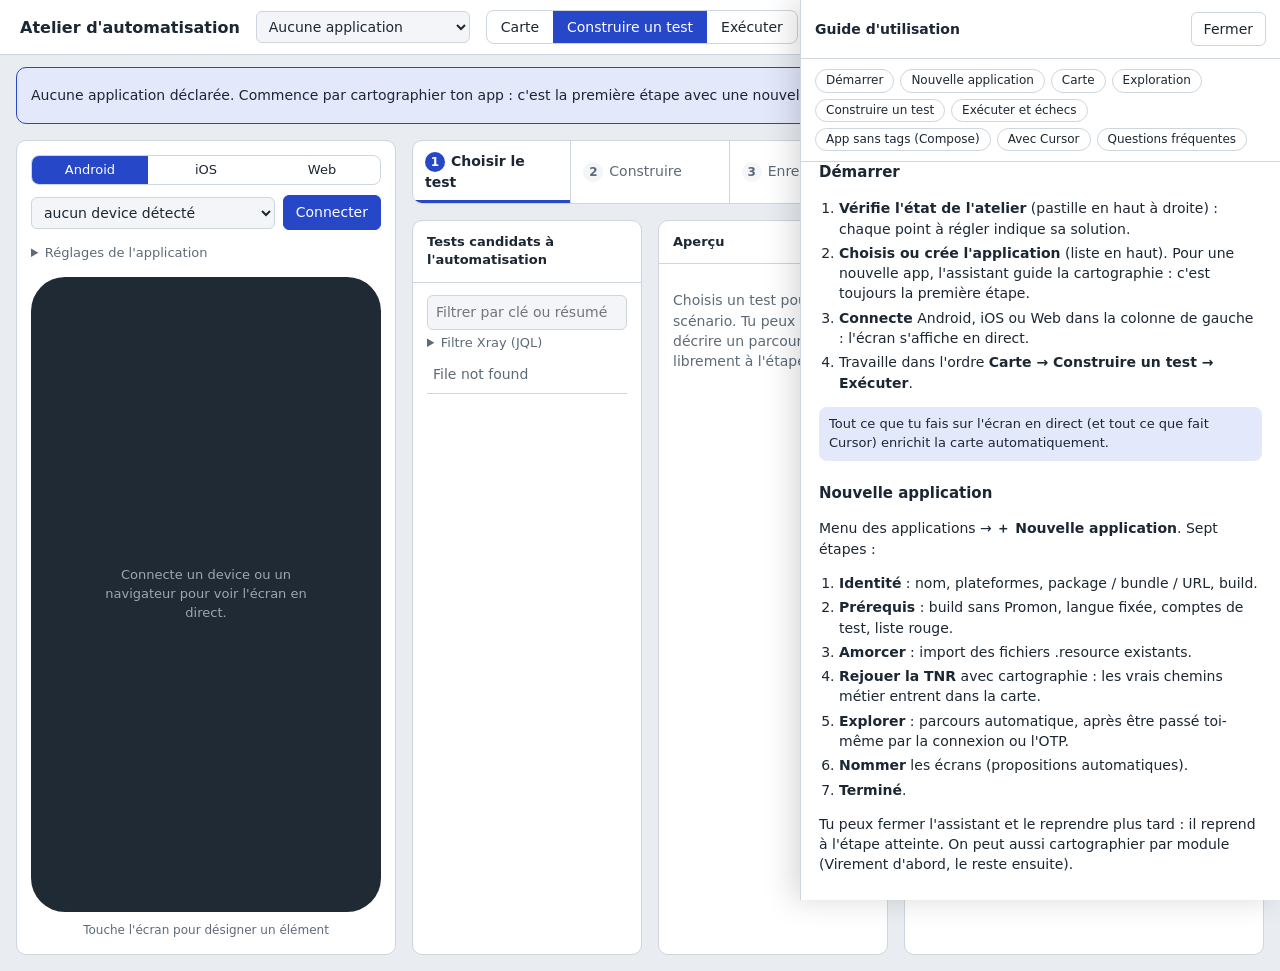
==== appium-robot-mcp/atelier/adapters/web/static/index.html @ 01171d06 "phase 1.1 : découpage en moteurs (paquet atelier/) - atelier/domain : projet de tests (chemin lu à l" ====
<!doctype html>
<html lang="fr">
<head>
<meta charset="utf-8">
<meta name="viewport" content="width=device-width, initial-scale=1">
<title>Atelier d'automatisation</title>
<style>
:root{
  --bg:#E9EDF1; --surface:#FFFFFF; --sunken:#F3F5F8; --ink:#1B2733; --muted:#5D6B78; --line:#CDD5DD;
  --accent:#2747C9; --accent-soft:#E3E8FB; --run:#B86E00; --run-soft:#FBEFD9;
  --pass:#1F7A4A; --pass-soft:#DDF1E5; --fail:#B42318; --fail-soft:#FBE3E0;
  --device:#202A35; --mono:ui-monospace,"SF Mono",Menlo,Consolas,monospace;
  --sans:system-ui,-apple-system,"Segoe UI",Roboto,sans-serif;
  color-scheme:light;
}
@media (prefers-color-scheme:dark){:root{
  --bg:#141A21; --surface:#1C242D; --sunken:#171E26; --ink:#E6EBF0; --muted:#93A1AE; --line:#2C3742;
  --accent:#7C96FF; --accent-soft:#232E52; --run:#F0A93A; --run-soft:#3A2C14;
  --pass:#5CC98C; --pass-soft:#163327; --fail:#FF7A6B; --fail-soft:#3D1D1A; --device:#0E1318;
  color-scheme:dark;
}}
*{box-sizing:border-box}
body{margin:0;background:var(--bg);color:var(--ink);font:14px/1.45 var(--sans)}
button,input,select,textarea{font:inherit;color:inherit}
:focus-visible{outline:2px solid var(--accent);outline-offset:2px}
[hidden]{display:none!important}
header{display:flex;align-items:center;gap:16px;padding:10px 20px;background:var(--surface);border-bottom:1px solid var(--line)}
header h1{font-size:16px;margin:0;font-weight:650}
.seg{display:flex;border:1px solid var(--line);border-radius:8px;overflow:hidden;flex:none}
.seg button{border:0;background:none;padding:6px 14px;cursor:pointer}
.seg button[aria-pressed=true]{background:var(--accent);color:#fff}
.seg.small button{padding:5px 10px;font-size:13px;flex:1}
#sante-btn{margin-left:auto;border:1px solid var(--line);background:var(--surface);border-radius:20px;padding:4px 12px;cursor:pointer;font-size:13px}
#sante-btn .dot{display:inline-block;width:8px;height:8px;border-radius:50%;margin-right:6px;background:var(--pass)}
#sante-btn.ko .dot{background:var(--fail)}
main{display:grid;grid-template-columns:380px minmax(0,1fr) 360px;grid-template-rows:minmax(0,1fr);gap:16px;padding:16px;height:calc(100vh - 53px)}
main.large-device{grid-template-columns:minmax(0,1.25fr) minmax(0,1fr) 340px}
main.mode-carte{grid-template-columns:290px minmax(0,1fr) 380px}
section,.panel{background:var(--surface);border:1px solid var(--line);border-radius:10px;display:flex;flex-direction:column;min-height:0}
.panel>h2,section>h2{font-size:13px;font-weight:650;margin:0;padding:12px 14px;border-bottom:1px solid var(--line);display:flex;align-items:center;gap:8px}
.scroll{overflow:auto;padding:12px 14px;flex:1;min-height:0}
label{display:block;font-size:12px;color:var(--muted);margin:8px 0 3px}
input,select,textarea{width:100%;padding:6px 8px;border:1px solid var(--line);border-radius:6px;background:var(--sunken)}
input[type=checkbox],input[type=radio]{width:auto;flex:none}
.row{display:flex;gap:8px;align-items:flex-end}.row>*{flex:1;min-width:0}
.btn{border:1px solid var(--line);background:var(--surface);border-radius:6px;padding:6px 12px;cursor:pointer;flex:none}
.btn.primary{background:var(--accent);border-color:var(--accent);color:#fff}
.btn.danger{color:var(--fail)}
.btn:disabled{opacity:.5;cursor:default}
.muted{color:var(--muted)} .small{font-size:12px}
details>summary{cursor:pointer;color:var(--muted);font-size:13px;padding:4px 0}
.tag{font-family:var(--sans);font-size:11px;padding:1px 7px;border-radius:10px;white-space:nowrap;display:inline-block}
.tag.ok,.tag.PASSED,.tag.PASS,.tag.valide,.tag.robuste{background:var(--pass-soft);color:var(--pass)}
.tag.EXECUTING,.tag.propose,.tag.correct{background:var(--run-soft);color:var(--run)}
.tag.corrige{background:var(--accent-soft);color:var(--accent)}
.tag.ko,.tag.FAILED,.tag.FAIL,.tag.refuse,.tag.fragile{background:var(--fail-soft);color:var(--fail)}
.tag.TODO,.tag.SKIP,.tag.neutre{background:var(--sunken);color:var(--muted)}
.chips{display:flex;flex-wrap:wrap;gap:6px;margin-top:8px}
.chip{border:1px solid var(--line);background:var(--surface);border-radius:14px;padding:2px 10px;font-size:12px;cursor:pointer}

/* --- device --- */
#device-col{padding:14px;gap:10px}
.connect{display:flex;gap:8px;align-items:center}
.connect select,.connect input{flex:1;min-width:0}
.phone{position:relative;flex:1 1 0;min-height:0;width:100%;background:var(--device);border-radius:34px}
.phone.web{border-radius:10px;padding-top:26px}
.phone.web::before{content:attr(data-url);position:absolute;top:5px;left:12px;right:12px;font-size:11px;color:#9AA7B4;
  white-space:nowrap;overflow:hidden;text-overflow:ellipsis}
.screen{position:absolute;inset:12px;display:flex;align-items:center;justify-content:center}
.phone.web .screen{top:30px;inset-inline:8px;bottom:8px;align-items:flex-start}
.screen img{display:block;max-width:100%;max-height:100%;border-radius:22px;cursor:crosshair}
.phone.web .screen img{border-radius:4px}
.screen .vide{color:#9AA7B4;font-size:13px;text-align:center;padding:30px 20px;max-width:260px}
.cible{position:absolute;border:2px solid var(--run);border-radius:6px;background:color-mix(in srgb,var(--run) 18%,transparent);
  transition:all .3s ease;opacity:0;pointer-events:none}
.cible.on{opacity:1}
.cible.choix{border-color:var(--accent);background:color-mix(in srgb,var(--accent) 16%,transparent)}
.cible span{position:absolute;top:-24px;left:-2px;background:var(--run);color:#fff;font-size:11px;padding:2px 6px;border-radius:4px;white-space:nowrap}
.cible.choix span{background:var(--accent)}
#live{font-size:12px;color:var(--muted);text-align:center}
#live.on::before{content:"";display:inline-block;width:8px;height:8px;border-radius:50%;background:var(--fail);margin-right:6px;animation:pulse 1.6s infinite}
@keyframes pulse{50%{opacity:.25}}
@media (prefers-reduced-motion:reduce){.cible{transition:none}#live.on::before{animation:none}}

/* --- centre --- */
.col{display:grid;gap:16px;min-height:0}
#construire{grid-template-rows:auto minmax(0,1fr)}
.stepper{display:flex;background:var(--surface);border:1px solid var(--line);border-radius:10px;overflow:hidden}
.stepper button{flex:1;border:0;background:none;padding:10px 12px;text-align:left;cursor:pointer;border-right:1px solid var(--line);color:var(--muted)}
.stepper button:last-child{border-right:0}
.stepper button b{display:inline-flex;width:20px;height:20px;border-radius:50%;align-items:center;justify-content:center;font-size:12px;
  margin-right:6px;background:var(--sunken);color:var(--muted)}
.stepper button[aria-current=step]{color:var(--ink);font-weight:600;box-shadow:inset 0 -3px 0 var(--accent)}
.stepper button[aria-current=step] b{background:var(--accent);color:#fff}
.stepper button.fait b{background:var(--pass-soft);color:var(--pass)}
.etape{display:grid;gap:16px;min-height:0}
#etape-2{grid-template-rows:minmax(0,1.2fr) minmax(0,1fr)}
.tests-liste{list-style:none;margin:0;padding:0}
.tests-liste li{padding:8px 6px;border-bottom:1px solid var(--line);cursor:pointer;display:grid;grid-template-columns:1fr auto;gap:2px 8px;align-items:start}
.tests-liste li span:first-of-type{grid-column:1/3;grid-row:2;color:var(--muted)}
.tests-liste li:hover{background:var(--sunken)}
.tests-liste li[aria-selected=true]{background:var(--accent-soft)}
pre.code{font:12px/1.5 var(--mono);background:var(--sunken);padding:10px;border-radius:6px;white-space:pre-wrap;margin:8px 0;max-height:220px;overflow:auto}
.gherkin{font-family:var(--mono);font-size:13px;margin:0;list-style:none;padding:0}
.gherkin li{display:grid;grid-template-columns:28px 1fr auto;gap:8px;padding:8px 6px;border-bottom:1px solid var(--line);align-items:start}
.gherkin .n{color:var(--muted);text-align:right}
.gherkin .meta{grid-column:2/4;font-family:var(--sans);font-size:12px;color:var(--muted)}
.gherkin li.propose{background:var(--run-soft)}
.gherkin li.corrige .txt{text-decoration:line-through;color:var(--muted)}
.attente{border:1px solid var(--run);border-radius:8px;padding:10px;margin:10px 0;background:var(--run-soft)}
.attente pre{max-height:240px;overflow:auto;background:var(--surface);padding:8px;border-radius:6px;font:12px var(--mono)}
.attente .row{margin-top:8px}
kbd{font:11px var(--mono);border:1px solid var(--line);border-bottom-width:2px;border-radius:4px;padding:0 4px;background:var(--surface)}
.consigne{display:flex;gap:8px;padding:10px 14px;border-top:1px solid var(--line)}
.consigne textarea{height:52px;resize:vertical}
.log{font-size:13px}
.log div{padding:4px 0;border-bottom:1px dashed var(--line)}
.log .src{font-size:11px;color:var(--muted);margin-right:6px}
.log .tech{display:none;font:11px var(--mono);color:var(--muted)}
.log.technique .tech{display:block}
.log .err{color:var(--fail)} .log .moi{font-weight:600}
table{width:100%;border-collapse:collapse;font-size:12px}
td,th{text-align:left;padding:5px 4px;border-bottom:1px solid var(--line);vertical-align:top}
th{color:var(--muted);font-weight:500}
td code{font-family:var(--mono);font-size:11px;word-break:break-all;color:var(--muted);display:block}
h3{font-size:13px;margin:14px 0 6px;display:flex;gap:6px;align-items:center;flex-wrap:wrap}
.carte{border:1px solid var(--accent);border-radius:8px;padding:10px;margin-bottom:12px;background:var(--accent-soft)}
.carte .loc{display:flex;gap:6px;align-items:center;font:12px var(--mono);padding:3px 0;word-break:break-all}
#ticker{font-family:var(--mono);font-size:12px;padding:8px 14px;border-top:1px solid var(--line);color:var(--run);min-height:34px}
#tests tr.FAIL{cursor:pointer}
#tests tr.choisi{background:var(--accent-soft)}
#tests td:last-child{white-space:nowrap;color:var(--muted)}
.capture{max-width:100%;border:1px solid var(--line);border-radius:6px;margin-top:6px}
.sante{position:fixed;top:56px;right:16px;width:420px;max-height:calc(100vh - 80px);overflow:auto;z-index:10;
  background:var(--surface);border:1px solid var(--line);border-radius:10px;box-shadow:0 8px 28px rgba(0,0,0,.18);padding:14px}
.sante li{list-style:none;padding:8px 0;border-bottom:1px solid var(--line)}
.sante ul{margin:0;padding:0}
/* --- carte --- */
#carte{grid-template-rows:minmax(0,1fr)}
.outils{display:flex;gap:8px;align-items:center;padding:8px 12px;border-bottom:1px solid var(--line);flex-wrap:wrap}
.outils select{width:auto}
.legende{display:flex;gap:10px;font-size:11px;color:var(--muted);margin-left:auto;flex-wrap:wrap}
.legende i{display:inline-block;width:10px;height:10px;border-radius:3px;margin-right:4px;vertical-align:-1px;border:1px solid var(--line)}
#carte-zone{flex:1;min-height:0;position:relative}
#carte-svg{position:absolute;inset:0;width:100%;height:100%;background:var(--sunken);border-radius:0 0 10px 10px;cursor:grab;touch-action:none}
#carte-svg.drag{cursor:grabbing}
#carte-vide{position:absolute;inset:0;display:flex;align-items:center;justify-content:center;text-align:center;padding:30px;color:var(--muted)}
.n{cursor:pointer}
.n rect.fond{fill:var(--surface);stroke:var(--line);stroke-width:1.5}
.n.couvert rect.fond{fill:var(--pass-soft);stroke:var(--pass)}
.n.revoir rect.fond{fill:var(--run-soft);stroke:var(--run)}
.n.anonyme rect.fond{stroke-dasharray:5 4}
.n.importe rect.fond{opacity:.6}
.n.sel rect.fond{stroke:var(--accent);stroke-width:3}
.n.ici rect.fond{stroke:var(--fail);stroke-width:3}
.n text{fill:var(--ink);font:600 12px var(--sans)}
.n text.s{fill:var(--muted);font:11px var(--sans)}
.n text.b{fill:var(--muted);font:10px var(--sans)}
.e{cursor:pointer}
.e path.l{fill:none;stroke:var(--muted);stroke-width:1.4}
.e path.h{fill:none;stroke:transparent;stroke-width:12}
.e.interdite path.l{stroke:var(--fail);stroke-dasharray:5 3}
.e.instable path.l{stroke-dasharray:2 3}
.e.retour{opacity:.45}
.e.sel path.l,.e.chemin path.l{stroke:var(--accent);stroke-width:2.6}
.e text{fill:var(--muted);font:10px var(--sans);paint-order:stroke;stroke:var(--sunken);stroke-width:3px}
.vignettes{display:flex;gap:6px;margin:6px 0}
.vignettes img{height:120px;border:1px solid var(--line);border-radius:6px}
.bloc{border-top:1px solid var(--line);padding-top:8px;margin-top:10px}
.bloc>summary{font-weight:600;color:var(--ink);font-size:13px}
.journal-explo{max-height:160px;overflow:auto;font-size:12px;font-family:var(--mono);color:var(--muted);margin-top:6px}
.aide{border:1px solid var(--line);background:var(--surface);border-radius:50%;width:20px;height:20px;font-size:12px;line-height:1;cursor:pointer;flex:none;color:var(--muted)}
/* --- assistant et guide --- */
dialog#wizard{width:min(760px,94vw);border:1px solid var(--line);border-radius:12px;padding:0;background:var(--surface);color:var(--ink)}
dialog#wizard::backdrop{background:rgba(0,0,0,.35)}
.wz-tete{display:flex;gap:4px;padding:12px 16px;border-bottom:1px solid var(--line);flex-wrap:wrap}
.wz-tete span{font-size:12px;padding:3px 8px;border-radius:12px;background:var(--sunken);color:var(--muted)}
.wz-tete span.on{background:var(--accent);color:#fff}
.wz-tete span.fait{background:var(--pass-soft);color:var(--pass)}
.wz-corps{padding:16px;max-height:62vh;overflow:auto}
.wz-pied{display:flex;gap:8px;padding:12px 16px;border-top:1px solid var(--line);justify-content:flex-end}
.check{display:flex;gap:8px;align-items:flex-start;margin:6px 0;color:var(--ink);font-size:13px}
aside#guide{position:fixed;top:0;right:0;width:min(480px,96vw);height:100vh;background:var(--surface);border-left:1px solid var(--line);
  box-shadow:-8px 0 28px rgba(0,0,0,.15);z-index:20;display:flex;flex-direction:column}
#guide nav{display:flex;flex-wrap:wrap;gap:6px;padding:10px 14px;border-bottom:1px solid var(--line)}
#guide nav button{border:1px solid var(--line);background:var(--surface);border-radius:14px;padding:2px 10px;font-size:12px;cursor:pointer}
#guide .contenu{overflow:auto;padding:14px 18px;flex:1;font-size:14px}
#guide h3{font-size:15px;margin:22px 0 6px}
#guide h3:first-child{margin-top:0}
#guide ol,#guide ul{padding-left:20px} #guide li{margin:4px 0}
#guide .astuce{background:var(--accent-soft);border-radius:8px;padding:8px 10px;font-size:13px;margin:8px 0}
.bandeau{background:var(--accent-soft);border:1px solid var(--accent);border-radius:10px;padding:10px 14px;margin:0 16px;display:flex;gap:10px;align-items:center}
@media (max-width:1100px){main,main.large-device{grid-template-columns:1fr;grid-template-rows:none;height:auto}.phone{height:600px;flex:none}}
</style>
</head>
<body>
<header>
  <h1>Atelier d'automatisation</h1>
  <select id="app-select" aria-label="Application" style="width:auto;max-width:220px"></select>
  <div class="seg" role="group" aria-label="Mode">
    <button id="m-carte" aria-pressed="false">Carte</button>
    <button id="m-construire" aria-pressed="true">Construire un test</button>
    <button id="m-executer" aria-pressed="false">Exécuter</button>
  </div>
  <button id="sante-btn" aria-expanded="false"><span class="dot"></span><span id="sante-resume">Vérification…</span></button>
  <button class="btn" id="guide-btn">Guide</button>
</header>
<div class="sante" id="sante" hidden>
  <div class="row" style="align-items:center"><b>État de l'atelier</b><button class="btn" id="sante-rafraichir" style="flex:none">Revérifier</button></div>
  <ul id="sante-liste"></ul>
  <p class="small muted">Les éléments marqués optionnels ne bloquent que les fonctions qui en dépendent.</p>
</div>

<div class="bandeau" id="bandeau-app" hidden style="margin-top:12px">
  <span>Aucune application déclarée. Commence par cartographier ton app : c'est la première étape avec une nouvelle app.</span>
  <button class="btn primary" id="b-wizard-bandeau">Nouvelle application</button>
</div>
<main id="main">
  <!-- ============ DEVICE / NAVIGATEUR ============ -->
  <section id="device-col">
    <div class="seg small" role="group" aria-label="Plateforme" id="plateformes">
      <button data-p="android" aria-pressed="true">Android</button>
      <button data-p="ios" aria-pressed="false">iOS</button>
      <button data-p="web" aria-pressed="false">Web</button>
    </div>
    <div class="connect">
      <select id="device" aria-label="Device"></select>
      <input id="url" placeholder="https://recette.exemple.ma" aria-label="URL de départ" hidden>
      <button class="btn primary" id="b-connecter">Connecter</button>
    </div>
    <details id="reglages">
      <summary>Réglages de l'application</summary>
      <div id="reg-android"><div class="row">
        <div><label for="pkg">Package</label><input id="pkg" placeholder="ma.banque.mobile"></div>
        <div><label for="act">Activité</label><input id="act" placeholder=".MainActivity"></div></div></div>
      <div id="reg-ios" hidden><label for="bundle">Bundle ID</label><input id="bundle"></div>
      <div id="reg-web" hidden><div class="row">
        <div><label for="browser">Navigateur</label><select id="browser"><option>chromium</option><option>firefox</option><option>webkit</option></select></div>
        <div><label style="display:flex;gap:6px;align-items:center;margin-bottom:8px"><input type="checkbox" id="visible"> Fenêtre visible</label></div></div></div>
      <p class="small muted">Mémorisés pour les prochaines connexions.</p>
    </details>
    <div class="phone" id="phone">
      <div class="screen" id="screen">
        <img id="frame" alt="Écran en direct : touche un élément pour le sélectionner" hidden>
        <div class="vide" id="vide">Connecte un device ou un navigateur pour voir l'écran en direct.</div>
        <div class="cible" id="cible"><span></span></div>
        <div class="cible choix" id="choix"><span></span></div>
      </div>
    </div>
    <div id="live">Touche l'écran pour désigner un élément</div>
  </section>

  <!-- ============ CONSTRUIRE ============ -->
  <div class="col" id="construire">
    <nav class="stepper" aria-label="Étapes">
      <button data-e="1" aria-current="step"><b>1</b>Choisir le test</button>
      <button data-e="2"><b>2</b>Construire</button>
      <button data-e="3"><b>3</b>Enregistrer</button>
    </nav>

    <div class="etape" id="etape-1" style="grid-template-columns:minmax(0,1fr) minmax(0,1fr)">
      <div class="panel">
        <h2>Tests candidats à l'automatisation</h2>
        <div class="scroll">
          <input id="t-filtre" placeholder="Filtrer par clé ou résumé">
          <details><summary>Filtre Xray (JQL)</summary>
            <textarea id="t-jql" style="height:60px"></textarea>
            <button class="btn" id="t-jql-ok" style="margin-top:6px">Appliquer et mémoriser</button></details>
          <ul class="tests-liste" id="t-liste"><li class="muted">Chargement des tests…</li></ul>
        </div>
      </div>
      <div class="panel">
        <h2 id="t-titre">Aperçu</h2>
        <div class="scroll" id="t-apercu"><p class="muted">Choisis un test pour voir son scénario. Tu peux aussi décrire un parcours librement à l'étape 2.</p></div>
      </div>
    </div>

    <div class="etape" id="etape-2" hidden>
      <div class="panel">
        <h2>Scénario en construction <span class="small muted" id="raccourcis" hidden>— <kbd>Entrée</kbd> valider · <kbd>C</kbd> corriger</span></h2>
        <div class="scroll">
          <ol class="gherkin" id="steps"></ol>
          <div id="attente"></div>
          <p id="steps-vide" class="muted">Les steps proposés par Cursor ou par l'agent intégré apparaissent ici. Tu valides ou tu corriges chacun avant le suivant.</p>
        </div>
      </div>
      <div class="panel">
        <h2>Activité <label class="small" style="margin:0 0 0 auto;display:flex;gap:4px;align-items:center;font-weight:400"><input type="checkbox" id="technique"> détail technique</label></h2>
        <div class="scroll log" id="log"></div>
        <div class="consigne" id="zone-agent">
          <textarea id="instruction" placeholder="Consigne pour l'agent intégré (optionnel)"></textarea>
          <div style="display:flex;flex-direction:column;gap:6px">
            <button class="btn primary" id="b-envoyer">Envoyer</button>
            <button class="btn" id="b-stop">Arrêter</button>
          </div>
        </div>
      </div>
    </div>

    <div class="etape" id="etape-3" hidden style="grid-template-columns:minmax(0,1fr) minmax(0,1fr)">
      <div class="panel">
        <h2>Ce qui a été produit</h2>
        <div class="scroll">
          <p id="r-resume" class="muted"></p>
          <h3>Fichiers</h3><ul id="r-fichiers" class="small"></ul>
          <div class="row" style="margin-top:10px">
            <button class="btn" id="b-dryrun">Lancer un dry run</button>
            <button class="btn" id="b-nouveau">Nouveau test</button>
          </div>
        </div>
      </div>
      <div class="panel">
        <h2>Sous-tâches Jira</h2>
        <div class="scroll">
          <div class="row"><div><label for="j-ticket">Ticket du test</label><input id="j-ticket" placeholder="TAM-1909"></div>
            <button class="btn" id="j-charger">Afficher</button></div>
          <div id="j-liste" class="small" style="margin-top:8px"></div>
        </div>
      </div>
    </div>
  </div>

  <!-- ============ CARTE ============ -->
  <div class="col" id="carte" hidden>
    <section>
      <div class="outils">
        <b style="font-size:13px">Carte de l'application</b>
        <button class="btn" id="c-ici">Où suis-je ?</button>
        <button class="btn" id="c-ajuster">Ajuster</button>
        <select id="c-plat" aria-label="Plateforme affichée"><option value="tous">Toutes plateformes</option><option value="android">Android</option><option value="ios">iOS</option><option value="web">Web</option></select>
        <label style="margin:0;display:flex;gap:4px;align-items:center;color:var(--ink)"><input type="checkbox" id="c-retours"> retours</label>
        <button class="aide" data-g="carte" title="Aide sur la carte">?</button>
        <div class="legende"><span><i style="background:var(--pass-soft);border-color:var(--pass)"></i>testé</span>
          <span><i style="background:var(--run-soft);border-color:var(--run)"></i>changé au dernier build</span>
          <span><i style="border-style:dashed"></i>à nommer</span><span style="color:var(--fail)">- - action interdite</span></div>
      </div>
      <div id="carte-zone">
        <svg id="carte-svg" role="img" aria-label="Graphe des écrans et transitions"></svg>
        <div id="carte-vide" hidden></div>
      </div>
    </section>
  </div>

  <!-- ============ EXÉCUTER ============ -->
  <div class="col" id="executer" hidden style="grid-template-rows:auto minmax(0,1fr)">
    <section>
      <h2>Lancer un run
        <select id="r-prereglage" style="margin-left:auto;width:auto;font-weight:400" aria-label="Préréglage"><option value="">Préréglage…</option></select></h2>
      <div class="scroll" style="flex:none">
        <div class="row">
          <div style="flex:2"><label for="r-suite">Suite ou dossier</label><select id="r-suite"></select></div>
          <div><label for="r-plat">Plateforme</label><select id="r-plat"><option value="android">Android</option><option value="ios">iOS</option><option value="web">Web</option></select></div>
          <div><label for="r-ticket">Ticket Xray</label><input id="r-ticket" placeholder="Plan, exécution, US ou projet"></div>
        </div>
        <div id="r-ticket-info" class="small muted" style="margin-top:4px"></div>
        <details id="r-avance"><summary>Options avancées</summary>
          <div class="row">
            <div><label for="r-include">Tags inclus</label><input id="r-include" placeholder="smoke"></div>
            <div><label for="r-exclude">Tags exclus</label><input id="r-exclude" placeholder="consomme_donnee"></div>
          </div>
          <div class="row">
            <div><label for="r-tstart">Statut Jira au début</label><input id="r-tstart" list="statuts"></div>
            <div><label for="r-tend">À la fin</label><input id="r-tend" list="statuts"></div>
            <div><label for="r-tfail">À la fin si échec</label><input id="r-tfail" list="statuts" placeholder="optionnel"></div>
          </div>
          <datalist id="statuts"></datalist>
          <div class="row">
            <div style="flex:none;width:160px"><label for="r-env">Données</label><select id="r-env"><option value="">aucune</option></select></div>
            <div><label>Jeux (détectés dans la suite)</label><div id="r-jeux" class="small"></div></div>
          </div>
          <label style="display:flex;gap:6px;align-items:center"><input type="checkbox" id="r-dry"> Dry run (vérifie la syntaxe sans exécuter)</label>
          <label style="display:flex;gap:6px;align-items:center"><input type="checkbox" id="r-carto"> Cartographier pendant le run (enrichit la carte avec les écrans traversés)</label>
          <div class="row" style="margin-top:10px">
            <input id="r-nom-prereglage" placeholder="Nom du préréglage (ex. Smoke Android)">
            <button class="btn" id="b-prereglage">Enregistrer ces réglages</button>
          </div>
        </details>
        <div id="r-jdd-info" class="small" style="margin-top:4px"></div>
        <div class="row" style="margin-top:10px;align-items:center;justify-content:flex-end">
          <button class="btn" id="b-relancer" hidden>Relancer les échecs</button>
          <button class="btn primary" id="b-run">Lancer le run</button>
        </div>
      </div>
    </section>
    <section>
      <h2 id="run-titre">Run en direct</h2>
      <div class="scroll"><table><thead><tr><th>Test</th><th>Clé Xray</th><th>Statut</th><th>Début · fin</th></tr></thead>
        <tbody id="tests"></tbody></table>
        <p class="muted small" id="tests-vide">Les tests du run s'affichent ici en direct. Clique sur un test en échec pour voir le détail.</p></div>
      <div id="ticker"></div>
    </section>
  </div>

  <!-- ============ DROITE ============ -->
  <section>
    <h2 id="droite-titre">Locators relevés</h2>
    <div class="scroll" id="droite-construire">
      <div id="selection"></div>
      <div id="completer"></div>
      <div id="locs"></div>
    </div>
    <div class="scroll" id="droite-carte" hidden>
      <div id="c-detail"><p class="muted small">Clique sur un écran ou une flèche pour voir et modifier son détail.</p></div>
      <details class="bloc" id="c-bloc-noms" open><summary>Écrans à nommer <span id="c-nb-noms" class="tag neutre">0</span></summary><div id="c-noms" class="small"></div></details>
      <details class="bloc"><summary>Explorer automatiquement</summary>
        <p class="small muted">Part de l'écran affiché. Ne saisit jamais de texte et ne touche aucune action de la liste rouge.</p>
        <div class="row"><div><label for="x-max">Écrans max</label><input id="x-max" type="number" value="25"></div>
          <div><label for="x-prof">Profondeur</label><input id="x-prof" type="number" value="3"></div>
          <div><label for="x-duree">Durée max (min)</label><input id="x-duree" type="number" value="15"></div></div>
        <label for="x-rouge">Liste rouge (un motif par ligne, sans accent requis)</label><textarea id="x-rouge" style="height:110px;font:12px var(--mono)"></textarea>
        <div class="row" style="margin-top:6px"><button class="btn" id="x-rouge-ok">Enregistrer la liste</button><span></span>
          <button class="btn" id="x-stop">Arrêter</button><button class="btn primary" id="x-go">Explorer</button></div>
        <div class="journal-explo" id="x-journal"></div></details>
      <details class="bloc"><summary>Identifiants de test manquants</summary>
        <p class="small muted">Éléments repérés par texte ou position (Compose sans testTag, SwiftUI sans identifier, web sans data-testid), classés par nombre de tests concernés.</p>
        <button class="btn" id="t-analyser">Analyser la carte</button>
        <div id="t-resultat" class="small"></div></details>
      <details class="bloc"><summary>Amorcer et mettre à jour</summary>
        <label for="i-pattern">Importer les locators existants</label>
        <div class="row"><input id="i-pattern" value="**/*.resource"><button class="btn" id="i-go">Importer</button></div>
        <label for="i-build">Build testé (les écrans revisités sont comparés)</label>
        <div class="row"><input id="i-build" placeholder="4.12.0 (1342)"><button class="btn" id="i-build-ok">Enregistrer</button></div>
        <div id="i-res" class="small" style="margin-top:6px"></div></details>
    </div>
    <div class="scroll" id="droite-executer" hidden>
      <div id="bilan"></div><div id="detail"></div>
      <h3>Journal Xray</h3><div class="log" id="journal"><p class="muted small">Les événements Xray et Jira du run s'affichent ici.</p></div>
    </div>
  </section>
</main>

<dialog id="wizard" aria-labelledby="wz-titre">
  <div class="wz-tete" id="wz-tete"></div>
  <div class="wz-corps" id="wz-corps"></div>
  <div class="wz-pied"><button class="btn" id="wz-fermer">Fermer</button><span style="flex:1"></span>
    <button class="btn" id="wz-prec">Précédent</button><button class="btn primary" id="wz-suiv">Suivant</button></div>
</dialog>
<aside id="guide" hidden aria-label="Guide d'utilisation">
  <div class="row" style="padding:12px 14px;border-bottom:1px solid var(--line);align-items:center"><b>Guide d'utilisation</b><span></span>
    <button class="btn" id="guide-fermer" style="flex:none">Fermer</button></div>
  <nav id="guide-nav"></nav>
  <div class="contenu" id="guide-contenu"></div>
</aside>

<script>
const $ = s => document.querySelector(s), $$ = s => [...document.querySelectorAll(s)];
const esc = v => String(v ?? "").replace(/[&<>"]/g, c => ({"&":"&amp;","<":"&lt;",">":"&gt;",'"':"&quot;"}[c]));
const api = async (url, opt = {}) => {
  const r = await fetch(url, {headers: {"Content-Type": "application/json"}, ...opt, body: opt.body ? JSON.stringify(opt.body) : undefined});
  const d = await r.json().catch(() => ({}));
  if (!r.ok) throw new Error(d.detail || r.statusText);
  return d;
};
const S = {mode: "construire", etape: 1, plat: "android", steps: [], devices: {}, cfg: {}, locs: {}, tests: {}, journal: [],
  testChoisi: null, attente: null, session: null, jiraUrl: "", agentIntegre: false, produits: [], execution: null, echecs: 0};
const PLAT = {android: "Android", ios: "iOS", web: "Web"};

/* ================= santé ================= */
async function sante(rafraichir = false) {
  const items = await api("/api/sante" + (rafraichir ? "?rafraichir=true" : "")).catch(() => []);
  const ko = items.filter(i => !i.ok), bloquants = ko.filter(i => !i.optionnel);
  $("#sante-btn").classList.toggle("ko", bloquants.length > 0);
  $("#sante-resume").textContent = bloquants.length ? `${bloquants.length} point${bloquants.length > 1 ? "s" : ""} à régler` : "Atelier prêt";
  $("#sante-liste").innerHTML = items.map(i => `<li><span class="tag ${i.ok ? "ok" : i.optionnel ? "neutre" : "ko"}">${i.ok ? "OK" : i.optionnel ? "optionnel" : "à régler"}</span>
    <b>${esc(i.nom)}</b> <span class="small muted">${esc(i.detail)}</span>${i.solution ? `<div class="small">${esc(i.solution)}</div>` : ""}</li>`).join("");
  if (bloquants.length && !rafraichir && !sessionStorage.santeVue) { $("#sante").hidden = false; sessionStorage.santeVue = 1; }
}
$("#sante-btn").onclick = () => { $("#sante").hidden = !$("#sante").hidden; $("#sante-btn").setAttribute("aria-expanded", !$("#sante").hidden); };
$("#sante-rafraichir").onclick = () => sante(true);

/* ================= modes ================= */
function setMode(m) {
  S.mode = m;
  ["carte", "construire", "executer"].forEach(x => { $("#m-" + x).setAttribute("aria-pressed", m === x); $("#" + x).hidden = m !== x; $("#droite-" + x).hidden = m !== x; });
  $("#droite-titre").textContent = {carte: "Détail et actions", construire: "Locators relevés", executer: "Résultats"}[m];
  $("#main").classList.toggle("mode-carte", m === "carte");
  if (m === "carte") { C.vb = null; chargerCarte(); }
  if (m === "executer") { loadRunForm(); $("#choix").classList.remove("on"); }
  largeur();
}
const largeur = () => $("#main").classList.toggle("large-device", S.plat === "web" && S.mode === "construire");
$("#m-construire").onclick = () => setMode("construire");
$("#m-carte").onclick = () => setMode("carte");
$("#m-executer").onclick = () => setMode("executer");
function setEtape(n) {
  S.etape = n;
  $$(".stepper button").forEach(b => { b.setAttribute("aria-current", +b.dataset.e === n ? "step" : "false");
    b.classList.toggle("fait", +b.dataset.e < n); });
  [1, 2, 3].forEach(i => $("#etape-" + i).hidden = i !== n);
  if (n === 3) renderProduits();
}
$$(".stepper button").forEach(b => b.onclick = () => setEtape(+b.dataset.e));

/* ================= device / navigateur ================= */
function setPlat(p) {
  S.plat = p;
  $$("#plateformes button").forEach(b => b.setAttribute("aria-pressed", b.dataset.p === p));
  $("#device").hidden = p === "web"; $("#url").hidden = p !== "web";
  ["android", "ios", "web"].forEach(x => $("#reg-" + x).hidden = x !== p);
  largeur();
  $("#phone").classList.toggle("web", p === "web");
  const a = S.cfg.apps?.[p] || {};
  if (p === "android") { $("#pkg").value = a.app_package || ""; $("#act").value = a.app_activity || ""; }
  if (p === "ios") $("#bundle").value = a.bundle_id || "";
  if (p === "web") { $("#url").value = a.url || ""; $("#browser").value = a.browser || "chromium"; $("#visible").checked = a.headless === false; }
  fillDevices();
}
$$("#plateformes button").forEach(b => b.onclick = () => setPlat(b.dataset.p));
function fillDevices() {
  const d = S.devices, p = S.plat;
  const list = p === "android" ? (d.android || []).map(x => [x.udid, `${x.udid} ${x.details || ""}`])
    : p === "ios" ? [...(d.ios_simulateurs || []).map(x => [x.udid, `${x.nom} (${x.runtime})`]), ...(d.ios_physiques || []).map(u => [u, `iPhone ${u.slice(0, 8)}…`])] : [];
  $("#device").innerHTML = list.length ? list.map(([v, t]) => `<option value="${esc(v)}">${esc(t)}</option>`).join("") : `<option value="">aucun device détecté</option>`;
  if (p !== "web" && list.length && !S.session) api("/api/flux", {method: "POST", body: {platform: p, udid: list[0][0]}});
}
function valeursApp() {
  const p = S.plat;
  return p === "android" ? {app_package: $("#pkg").value, app_activity: $("#act").value}
    : p === "ios" ? {bundle_id: $("#bundle").value}
    : {url: $("#url").value, browser: $("#browser").value, headless: !$("#visible").checked};
}
$("#b-connecter").onclick = async () => {
  const b = $("#b-connecter");
  if (S.session) { await api("/api/session", {method: "DELETE"}); return; }
  b.disabled = true; b.textContent = "Connexion…";
  try {
    const r = await api("/api/connecter", {method: "POST", body: {platform: S.plat, udid: $("#device").value, valeurs: valeursApp()}});
    if (r.besoin) { $("#url").focus(); log("Indique l'URL de départ, puis Connecter.", "err", "Atelier"); }
    S.cfg = await api("/api/config");
  } catch (e) { log(esc(e.message), "err", "Atelier"); }
  finally { b.disabled = false; majSession(); }
};
function majSession() {
  $("#b-connecter").textContent = S.session ? "Déconnecter" : "Connecter";
  $("#b-connecter").classList.toggle("primary", !S.session);
}
function frameLoop() {
  const img = new Image();
  img.onload = () => { $("#frame").src = img.src; $("#frame").hidden = false; $("#vide").hidden = true; $("#live").className = "on"; setTimeout(frameLoop, 300); };
  img.onerror = () => { $("#live").className = ""; setTimeout(frameLoop, 1500); };
  img.src = "/api/frame.png?t=" + Date.now();
}
function placer(el, zone, label) {
  const img = $("#frame"); if (img.hidden || !zone) return;
  const W = img.clientWidth, H = img.clientHeight, X = img.offsetLeft, Y = img.offsetTop;
  Object.assign(el.style, {left: X + zone.x * W + "px", top: Y + zone.y * H + "px", width: zone.w * W + "px", height: zone.h * H + "px"});
  el.querySelector("span").textContent = label; el.classList.add("on");
}
function surligner(ev) { const c = $("#cible"); placer(c, ev, ev.label); clearTimeout(c._t); c._t = setTimeout(() => c.classList.remove("on"), 2500); }

/* --- toucher l'écran pour désigner --- */
$("#frame").onclick = async e => {
  if (!S.session) { log("Connecte d'abord une session pour désigner un élément.", "err", "Atelier"); return; }
  const img = e.currentTarget, x = e.offsetX / img.clientWidth, y = e.offsetY / img.clientHeight;
  try {
    const el = await api("/api/ecran/point", {method: "POST", body: {x, y}});
    placer($("#choix"), el.zone, el.key); afficherSelection(el);
  } catch (err) { $("#choix").classList.remove("on"); $("#selection").innerHTML = `<div class="carte small">${esc(err.message)}</div>`; }
};
function qualite(loc) {
  if (/^(id=|accessibility_id=|data-testid=)/.test(loc)) return "robuste";
  if (/^(xpath=|css=body|text=)/.test(loc)) return "fragile";
  return "correct";
}
function afficherSelection(el) {
  const ecrans = Object.keys(S.locs);
  $("#selection").innerHTML = `<div class="carte"><b>${esc(el.libelle || el.classe || "Élément")}</b> <span class="small muted">${esc(el.type)}</span>
    ${el.locators.map((l, i) => `<label class="loc"><input type="radio" name="loc" value="${esc(l)}" ${i ? "" : "checked"}><span class="tag ${qualite(l)}">${qualite(l)}</span>${esc(l)}</label>`).join("")}
    <div class="row"><div><label for="sel-cle">Clé</label><input id="sel-cle" value="${esc(el.key)}"></div>
      <div><label for="sel-ecran">Écran</label><input id="sel-ecran" list="ecrans" value="${esc(ecrans[ecrans.length - 1] || "")}" placeholder="virement_saisie"></div></div>
    <datalist id="ecrans">${ecrans.map(n => `<option>${esc(n)}</option>`).join("")}</datalist>
    <div class="chips"><button class="chip" id="sel-tap">Toucher</button><button class="chip" id="sel-saisir">Saisir…</button>
      <button class="chip" id="sel-ajouter">Ajouter aux locators</button>${S.attente ? `<button class="chip" id="sel-corr">Utiliser dans la correction</button>` : ""}
      <button class="chip" id="sel-fermer">Fermer</button></div></div>`;
  const loc = () => $("input[name=loc]:checked").value;
  $("#sel-tap").onclick = () => api("/api/action", {method: "POST", body: {nom: "tap", args: {locator: loc()}}}).catch(e => log(esc(e.message), "err", "Vous"));
  $("#sel-saisir").onclick = () => { const t = prompt("Texte à saisir"); if (t !== null) api("/api/action", {method: "POST", body: {nom: "type_text", args: {locator: loc(), text: t}}}).catch(e => log(esc(e.message), "err", "Vous")); };
  $("#sel-ajouter").onclick = async () => {
    if (!$("#sel-ecran").value.trim()) { $("#sel-ecran").focus(); return; }
    await api("/api/locators/ajouter", {method: "POST", body: {ecran: $("#sel-ecran").value.trim(), cle: $("#sel-cle").value.trim(), locator: loc()}}).catch(e => log(esc(e.message), "err", "Vous"));
  };
  if ($("#sel-corr")) $("#sel-corr").onclick = () => { const c = $("#corr"); if (c) { c.value = `Utiliser ${$("#sel-cle").value} (${loc()})`; c.focus(); } };
  $("#sel-fermer").onclick = () => { $("#selection").innerHTML = ""; $("#choix").classList.remove("on"); };
}

/* ================= étape 1 : choisir le test ================= */
async function loadTests() {
  $("#t-jql").value = S.cfg.jql_candidats || "";
  try { S.listeTests = await api("/api/xray/tests"); }
  catch (e) { S.listeTests = []; $("#t-liste").innerHTML = `<li class="muted">${esc(e.message)}</li>`; return; }
  renderTests();
}
function renderTests() {
  const f = $("#t-filtre").value.toLowerCase();
  const l = (S.listeTests || []).filter(t => !f || (t.cle + " " + t.resume).toLowerCase().includes(f));
  $("#t-liste").innerHTML = l.map(t => `<li data-k="${esc(t.cle)}" aria-selected="${S.testChoisi?.cle === t.cle}"><b>${esc(t.cle)}</b><span>${esc(t.resume)}</span><span class="tag neutre">${esc(t.statut || t.type || "")}</span></li>`).join("")
    || `<li class="muted">Aucun test pour ce filtre. Ajuste le filtre Xray (JQL).</li>`;
  $$("#t-liste li[data-k]").forEach(li => li.onclick = () => choisirTest(li.dataset.k));
}
$("#t-filtre").oninput = renderTests;
$("#t-jql-ok").onclick = async () => { S.cfg = await api("/api/config", {method: "POST", body: {jql_candidats: $("#t-jql").value}}); loadTests(); };
async function choisirTest(cle) {
  $("#t-titre").textContent = cle; $("#t-apercu").innerHTML = `<p class="muted">Lecture du test dans Xray…</p>`;
  let t; try { t = await api("/api/xray/test/" + cle); } catch (e) { $("#t-apercu").innerHTML = `<p>${esc(e.message)}</p>`; return; }
  S.testChoisi = t; renderTests();
  const scen = t.gherkin || (t.etapes || []).map((s, i) => `${i + 1}. ${s.action}${s.data ? " — " + s.data : ""}${s.result ? " → " + s.result : ""}`).join("\n") || t.generique || "Aucune étape décrite.";
  const envs = (await api("/api/jdd").catch(() => ({environnements: []}))).environnements;
  $("#t-apercu").innerHTML = `<b>${esc(t.resume)}</b><pre class="code">${esc(scen)}</pre>
    <div class="row"><div><label for="c-plat">Plateforme</label><select id="c-plat">${Object.entries(PLAT).map(([k, v]) => `<option value="${k}" ${k === S.plat ? "selected" : ""}>${v}</option>`).join("")}</select></div>
      <div><label for="c-env">Données</label><select id="c-env"><option value="">aucune</option>${envs.map(e => `<option>${esc(e)}</option>`).join("")}</select></div></div>
    <label for="c-jeu">Jeu de données</label><select id="c-jeu"><option value="">—</option></select>
    <div class="row" style="margin-top:12px">${S.agentIntegre ? `<button class="btn primary" id="c-agent">Démarrer avec l'agent intégré</button>` : ""}
      <button class="btn ${S.agentIntegre ? "" : "primary"}" id="c-cursor">Copier la consigne pour Cursor</button></div>
    <p class="small muted" id="c-info">Connecte d'abord la plateforme choisie (colonne de gauche).</p>`;
  if (envs.length === 1) { $("#c-env").value = envs[0]; chargerJeux(); }
  $("#c-env").onchange = chargerJeux;
  if ($("#c-agent")) $("#c-agent").onclick = async () => { await api("/api/agent", {method: "POST", body: {instruction: consigne()}}).catch(e => alert(e.message)); setEtape(2); };
  $("#c-cursor").onclick = async () => { await navigator.clipboard.writeText(consigne()); $("#c-info").textContent = "Consigne copiée : colle-la dans le chat de Cursor. Les steps arriveront à l'étape 2."; setEtape(2); };
  $("#j-ticket").value = cle;
}
async function chargerJeux() {
  const env = $("#c-env").value; if (!env) { $("#c-jeu").innerHTML = `<option value="">—</option>`; return; }
  const d = await api("/api/jdd/" + env).catch(() => ({jeux: []}));
  $("#c-jeu").innerHTML = `<option value="">à choisir par l'agent</option>` + d.jeux.map(j => `<option title="${esc(j.description)}">${esc(j.jeu)}</option>`).join("");
}
function consigne() {
  const t = S.testChoisi, p = PLAT[$("#c-plat").value], env = $("#c-env").value, jeu = $("#c-jeu").value;
  return `Automatise ${t.cle} (« ${t.resume} ») en ${p}${jeu ? ` avec le jeu ${jeu} (${env})` : env ? ` avec un jeu de données de l'environnement ${env}` : ""}. `
    + `Lis le scénario dans Xray (xray_get_test), déroule-le pas à pas sur ${p === "Web" ? "le navigateur" : "le device"}, `
    + `propose chaque step pour validation, capture les locators écran par écran, réutilise les keywords génériques du projet, `
    + `puis écris la suite et lance un dry run.`;
}

/* ================= étape 2 : construire ================= */
function renderSteps() {
  $("#steps-vide").hidden = S.steps.length > 0;
  $("#steps").innerHTML = S.steps.map(s => {
    const cls = {"validé": "valide", "corrigé": "corrige", "refusé": "refuse", "proposé": "propose"}[s.statut] || "";
    return `<li class="${cls}"><span class="n">${s.n}</span><span class="txt">${esc(s.gherkin)}</span>
      <span class="tag ${cls}">${esc(s.statut)}${s.source === "cursor" ? " · Cursor" : ""}</span>
      <span class="meta">${s.keyword ? "Keyword : " + esc(s.keyword) : ""}${(s.locators || []).length ? " · Locators : " + esc(s.locators.join(", ")) : ""}
      ${s.correction ? `<br>Correction : ${esc(s.correction)}` : ""}${s.commentaire ? `<br>${esc(s.commentaire)}` : ""}</span></li>`;
  }).join("");
}
const repondre = (decision, texte = "") => S.attente && api("/api/agent/reponse", {method: "POST", body: {id: S.attente.id, decision, texte}});
function renderAttente(a) {
  S.attente = a; $("#raccourcis").hidden = !(a && a.nature === "step");
  const box = $("#attente");
  if (!a) { box.innerHTML = ""; return; }
  if (S.mode === "construire" && S.etape === 1) setEtape(2);
  if (a.nature === "step") {
    const s = a.step, i = S.steps.findIndex(x => x.n === s.n); i < 0 ? S.steps.push(s) : S.steps[i] = s; renderSteps();
    box.innerHTML = `<div class="attente"><b>Step ${s.n} proposé</b> — regarde l'écran, puis valide ou corrige.
      <input id="corr" placeholder="Ta correction (ou touche un élément sur l'écran)">
      <div class="chips">${["Utiliser un autre keyword", "Utiliser un autre locator", "Reformuler le step", "Découper en deux steps"].map(c => `<button class="chip" data-c="${c}">${c}</button>`).join("")}</div>
      <div class="row"><button class="btn primary" id="ok">Valider</button><button class="btn" id="ko">Corriger</button></div></div>`;
    $$("#attente .chip").forEach(c => c.onclick = () => { $("#corr").value = (c.dataset.c + ". " + $("#corr").value).trim(); $("#corr").focus(); });
  } else {
    box.innerHTML = `<div class="attente"><b>Écriture de ${esc(a.chemin)}</b> — relis le contenu avant de l'ajouter au projet.
      <pre>${esc(a.contenu)}</pre><input id="corr" placeholder="Motif si tu refuses">
      <div class="row"><button class="btn primary" id="ok">Écrire le fichier</button><button class="btn" id="ko">Refuser</button></div></div>`;
  }
  $("#ok").onclick = () => repondre("valider");
  $("#ko").onclick = () => repondre(a.nature === "step" ? "corriger" : "refuser", $("#corr").value);
  box.scrollIntoView({block: "nearest"});
}
document.addEventListener("keydown", e => {
  if (!S.attente || S.attente.nature !== "step" || S.mode !== "construire") return;
  const typing = /INPUT|TEXTAREA|SELECT/.test(document.activeElement.tagName);
  if (e.key === "Enter" && !typing) { e.preventDefault(); repondre("valider"); }
  else if (e.key === "Enter" && document.activeElement.id === "corr" && $("#corr").value.trim()) { e.preventDefault(); repondre("corriger", $("#corr").value); }
  else if ((e.key === "c" || e.key === "C") && !typing) { e.preventDefault(); $("#corr").focus(); }
});
$("#b-envoyer").onclick = async () => {
  const t = $("#instruction").value.trim(); if (!t) return;
  try { await api("/api/agent", {method: "POST", body: {instruction: t}}); $("#instruction").value = ""; } catch (e) { log(esc(e.message), "err", "Atelier"); }
};
$("#b-stop").onclick = () => api("/api/agent/stop", {method: "POST"});
$("#technique").onchange = e => $("#log").classList.toggle("technique", e.target.checked);

/* --- activité en phrases --- */
function cleDe(loc) {
  for (const e of Object.values(S.locs)) for (const p of ["android", "ios", "web"]) for (const [k, v] of Object.entries(e[p] || {})) if (v === loc) return k;
  return loc && loc.length > 40 ? loc.slice(0, 40) + "…" : loc;
}
function phrase(nom, a = {}) {
  const c = `« ${esc(cleDe(a.locator))} »`;
  return ({tap: `touche ${c}`, type_text: `saisit « ${esc(a.text)} » dans ${c}`, swipe: `fait défiler (${esc(a.direction)})`,
    press_back: "revient en arrière", open_url: `ouvre ${esc(a.url)}`, wait_for: `attend ${c}`, check_locator: `vérifie ${c}`,
    capture_screen_locators: `capture les locators de l'écran « ${esc(a.ecran || a.screen_name)} »`, generate_locators_resource: `génère ${esc(a.fichier || a.screen_name)}`,
    add_screen_locator: `ajoute ${esc(a.cle || a.key)} à l'écran « ${esc(a.ecran || a.screen_name)} »`, write_project_file: `écrit ${esc(a.path)}`,
    read_project_file: `lit ${esc(a.path)}`, list_project_files: "parcourt le projet", xray_get_test: `lit le test ${esc(a.test_key)} dans Xray`,
    check_jdd: `vérifie les données ${esc((a.jeux || []).join(", "))}`, list_jdd: "consulte les jeux de données", get_jdd: `consulte le jeu ${esc(a.jeu)}`,
    find_test_data: "cherche des données en base", run_robot: `lance ${esc(a.target)}${a.dry_run ? " en dry run" : ""}`,
    get_screen_elements: "analyse l'écran", screenshot: "regarde l'écran", element_at: "identifie un élément"})[nom] || esc(nom);
}
function log(html, cls = "", src = "", tech = "") {
  const d = document.createElement("div"); d.className = cls;
  d.innerHTML = (src ? `<span class="src">${esc(src)}</span>` : "") + html + (tech ? `<span class="tech">${esc(tech)}</span>` : "");
  $("#log").append(d); $("#log").scrollTop = 1e9;
}

/* ================= locators ================= */
async function loadLocators() {
  S.locs = await api("/api/locators").catch(() => ({}));
  const noms = Object.keys(S.locs);
  const manque = {android: 0, ios: 0};
  $("#locs").innerHTML = noms.length ? noms.map(n => {
    const e = S.locs[n], mobile = Object.keys(e.android).length || Object.keys(e.ios).length;
    const plats = mobile ? ["android", "ios"] : ["web"];
    const keys = [...new Set(plats.flatMap(p => Object.keys(e[p])))];
    const prog = plats.map(p => { const k = Object.keys(e[p]).length; if (mobile) manque[p] += keys.length - k;
      return `<span class="tag ${k === keys.length ? "ok" : "correct"}">${PLAT[p]} ${k}/${keys.length}</span>`; }).join(" ");
    return `<h3>${esc(n)} ${prog}</h3><table><tr><th>Clé</th>${plats.map(p => `<th>${PLAT[p]}</th>`).join("")}</tr>${keys.map(k =>
      `<tr><td>${esc(k)}</td>${plats.map(p => e[p][k] ? `<td><span class="tag ${qualite(e[p][k])}">${qualite(e[p][k])}</span><code>${esc(e[p][k])}</code></td>`
        : `<td><span class="tag fragile">à relever</span></td>`).join("")}</tr>`).join("")}</table>`;
  }).join("") : `<p class="muted">Les locators capturés écran par écran apparaissent ici, avec leur robustesse. Touche l'écran pour en ajouter un toi-même.</p>`;
  $("#completer").innerHTML = ["ios", "android"].filter(p => manque[p] > 0).map(p =>
    `<div class="carte small">${manque[p]} locator${manque[p] > 1 ? "s" : ""} à relever sur ${PLAT[p]}.
      <div class="chips">${S.agentIntegre ? `<button class="chip" data-p="${p}" data-l="1">Compléter avec l'agent</button>` : ""}
      <button class="chip" data-p="${p}">Copier la consigne pour Cursor</button></div></div>`).join("");
  $$("#completer .chip").forEach(c => c.onclick = async () => {
    if (S.plat !== c.dataset.p || !S.session) { alert(`Connecte d'abord une session ${PLAT[c.dataset.p]} (colonne de gauche).`); setPlat(c.dataset.p); return; }
    const r = await api("/api/completer", {method: "POST", body: {platform: c.dataset.p, lancer: !!c.dataset.l}});
    if (!c.dataset.l) { await navigator.clipboard.writeText(r.consigne); c.textContent = "Consigne copiée"; }
    setEtape(2);
  });
}

/* ================= étape 3 ================= */
function renderProduits() {
  const v = S.steps.filter(s => s.statut === "validé").length, c = S.steps.filter(s => s.statut === "corrigé").length;
  $("#r-resume").textContent = S.steps.length ? `${S.steps.length} steps : ${v} validés tels quels, ${c} corrigés.` : "Aucun step pour l'instant.";
  $("#r-fichiers").innerHTML = S.produits.map(f => `<li><code>${esc(f)}</code></li>`).join("") || `<li class="muted">Aucun fichier écrit pour l'instant.</li>`;
}
$("#b-dryrun").onclick = async () => {
  const suite = S.produits.find(f => f.endsWith(".robot"));
  if (!suite) { alert("Aucune suite .robot produite : lance le dry run depuis l'onglet Exécuter."); return; }
  const target = S.projet && suite.startsWith(S.projet) ? suite.slice(S.projet.length + 1) : suite;
  await api("/api/run", {method: "POST", body: {target, dry_run: true, variables: {PLATFORM: S.plat}}}).catch(e => alert(e.message));
};
$("#b-nouveau").onclick = async () => { await api("/api/agent/reset", {method: "POST"}); S.testChoisi = null; setEtape(1); };
$("#j-charger").onclick = async () => {
  const k = $("#j-ticket").value.trim(); if (!k) return;
  $("#j-liste").textContent = "Chargement…";
  try {
    const d = await api("/api/jira/sous-taches/" + encodeURIComponent(k));
    const plats = ["android", "ios", "web"], p = S.plat;
    const pre = t => { const r = (t.resume || "").toLowerCase(); return r.includes(p) || !plats.some(x => r.includes(x)); };
    const fin = S.cfg.statut_sous_tache_fini;
    $("#j-liste").innerHTML = d.sous_taches.length ? d.sous_taches.map(t => `<label style="display:flex;gap:6px;color:var(--ink);margin:4px 0">
        <input type="checkbox" value="${esc(t.cle)}" ${pre(t) ? "checked" : ""}> ${esc(t.cle)} — ${esc(t.resume)} <span class="tag neutre">${esc(t.statut)}</span></label>`).join("")
      + `<div class="row" style="margin-top:8px"><div><label for="j-statut">Nouveau statut</label><select id="j-statut">${d.statuts.map(s => `<option ${s === fin ? "selected" : ""}>${esc(s)}</option>`).join("")}</select></div>
         <button class="btn primary" id="j-maj">Mettre à jour Jira</button></div><div id="j-res"></div>`
      : "Ce ticket n'a pas de sous-tâches.";
    if ($("#j-maj")) $("#j-maj").onclick = async () => {
      const cles = $$("#j-liste input:checked").map(i => i.value);
      const r = await api("/api/jira/transition", {method: "POST", body: {cles, statut: $("#j-statut").value}});
      $("#j-res").innerHTML = r.map(x => `<div>${esc(x.cle)} : ${x.ok ? `<span class="tag ok">${esc(x.statut)}</span>` : `<span class="tag ko">${esc(x.erreur)}</span>`}</div>`).join("");
    };
  } catch (e) { $("#j-liste").textContent = e.message; }
};

/* ================= exécuter ================= */
let runFormCharge = false;
async function loadRunForm() {
  if (runFormCharge) return; runFormCharge = true;
  const files = await api("/api/projet/fichiers?pattern=" + encodeURIComponent("**/*.robot")).catch(() => []);
  const dirs = [...new Set(files.map(f => f.split("/").slice(0, -1).join("/")).filter(Boolean))];
  $("#r-suite").innerHTML = [...dirs.map(d => `<option value="${esc(d)}">${esc(d)}/ (dossier)</option>`), ...files.map(f => `<option>${esc(f)}</option>`)].join("");
  const envs = (await api("/api/jdd").catch(() => ({environnements: []}))).environnements;
  $("#r-env").innerHTML = `<option value="">aucune</option>` + envs.map(e => `<option>${esc(e)}</option>`).join("");
  if (envs.length === 1) $("#r-env").value = envs[0];
  $("#r-plat").value = S.plat; renderPrereglages(); detecterJeux();
}
function renderPrereglages() {
  const p = S.cfg.prereglages || {};
  $("#r-prereglage").innerHTML = `<option value="">Préréglage…</option>` + Object.keys(p).map(n => `<option>${esc(n)}</option>`).join("");
}
const champs = ["r-suite", "r-plat", "r-ticket", "r-include", "r-exclude", "r-tstart", "r-tend", "r-tfail", "r-env"];
$("#r-prereglage").onchange = async () => {
  const v = (S.cfg.prereglages || {})[$("#r-prereglage").value]; if (!v) return;
  champs.forEach(id => { if (v[id] !== undefined) $("#" + id).value = v[id]; });
  $("#r-dry").checked = !!v["r-dry"]; await detecterJeux(); (v.jeux || []).forEach(j => { const c = $(`#r-jeux input[value="${j}"]`); if (c) c.checked = true; });
};
$("#b-prereglage").onclick = async () => {
  const nom = $("#r-nom-prereglage").value.trim(); if (!nom) { $("#r-nom-prereglage").focus(); return; }
  const valeurs = Object.fromEntries(champs.map(id => [id, $("#" + id).value])); valeurs["r-dry"] = $("#r-dry").checked; valeurs.jeux = jeux();
  S.cfg = await api("/api/config", {method: "POST", body: {prereglage: {nom, valeurs}}}); renderPrereglages(); $("#r-prereglage").value = nom; $("#r-nom-prereglage").value = "";
};
async function detecterJeux() {
  const env = $("#r-env").value, target = $("#r-suite").value; $("#r-jeux").innerHTML = ""; if (!env || !target) return;
  const all = await api("/api/jdd/" + env).catch(() => ({jeux: []}));
  const det = await api(`/api/jdd/detecter?target=${encodeURIComponent(target)}&env=${encodeURIComponent(env)}`).catch(() => ({detectes: [], inconnus: []}));
  $("#r-jeux").innerHTML = all.jeux.map(j => `<label style="display:inline-flex;gap:4px;margin:0 12px 0 0;color:var(--ink)"><input type="checkbox" value="${esc(j.jeu)}" ${det.detectes.includes(j.jeu) ? "checked" : ""} title="${esc(j.description)}">${esc(j.jeu)}</label>`).join("")
    + (det.inconnus.length ? `<div class="small" style="color:var(--fail)">Référencés mais absents de ${esc(env)} : ${esc(det.inconnus.join(", "))}</div>` : "");
}
$("#r-env").onchange = detecterJeux; $("#r-suite").onchange = detecterJeux;
const jeux = () => $$("#r-jeux input:checked").map(i => i.value);
const split = v => v.split(",").map(s => s.trim()).filter(Boolean);
$("#r-ticket").onchange = async () => {
  const t = $("#r-ticket").value.trim(); $("#r-ticket-info").textContent = ""; if (!t) return;
  try { const d = await api("/api/xray/inspect", {method: "POST", body: {ticket: t}});
    $("#r-ticket-info").textContent = `${d.key}${d.resume ? " « " + d.resume + " »" : ""} : ${d.effet_du_run}`;
    $("#statuts").innerHTML = (d.statuts || []).map(s => `<option value="${esc(s)}">`).join(""); }
  catch (e) { $("#r-ticket-info").textContent = e.message; }
};
function paramsRun() {
  const p = $("#r-plat").value;
  return {target: $("#r-suite").value, include_tags: split($("#r-include").value), exclude_tags: split($("#r-exclude").value),
    variables: p === "web" ? {PLATFORM: "web"} : {PLATFORM: p, DEVICE: S.plat === p ? $("#device").value : ""},
    dry_run: $("#r-dry").checked, xray_ticket: $("#r-ticket").value.trim(), jira_transition_start: $("#r-tstart").value,
    jira_transition_end: $("#r-tend").value, jira_transition_end_if_fail: $("#r-tfail").value, jdd_env: $("#r-env").value, jdd_jeux: jeux(),
    cartographie: $("#r-carto").checked};
}
$("#b-run").onclick = async () => {
  const p = paramsRun();
  if (p.jdd_jeux.length) {
    const d = await api("/api/jdd/verifier", {method: "POST", body: {env: p.jdd_env, jeux: p.jdd_jeux}}).catch(e => ({pret: false, bloques: [{jeu: "", message: e.message}]}));
    $("#r-jdd-info").innerHTML = d.pret ? `<span class="tag ok">données prêtes</span>` : d.bloques.map(b => `<div><span class="tag ko">bloqué données</span> ${esc(b.jeu)} : ${esc(b.message)}</div>`).join("");
    if (!d.pret) return;
  }
  api("/api/run", {method: "POST", body: p}).catch(e => alert(e.message));
};
$("#b-relancer").onclick = async () => {
  const d = await api("/api/run/dernier"); if (!d.params) return;
  api("/api/run", {method: "POST", body: {...d.params, relancer_echecs: true, xray_ticket: S.execution || d.params.xray_ticket || ""}}).catch(e => alert(e.message));
};
const heure = iso => iso ? iso.slice(11, 19) : "";
function testRow(id) {
  let tr = document.getElementById("t-" + id);
  if (!tr) { tr = document.createElement("tr"); tr.id = "t-" + id; tr.innerHTML = "<td></td><td></td><td></td><td></td>"; $("#tests").append(tr);
    tr.onclick = () => { if (S.tests[id]?.statut === "FAIL") { $$("#tests tr").forEach(r => r.classList.remove("choisi")); tr.classList.add("choisi"); detailEchec(S.tests[id]); } }; }
  $("#tests-vide").hidden = true;
  return tr;
}
function detailEchec(t) {
  const lien = S.jiraUrl && (t.execution || t.cle_xray) ? `${S.jiraUrl}/browse/${t.execution || t.cle_xray}` : "";
  $("#detail").innerHTML = `<div class="carte"><b>${esc(t.nom)}</b> <span class="tag FAILED">échec</span>
    ${t.keyword_en_echec ? `<div class="small" style="margin-top:6px">Keyword en échec : <code>${esc(t.keyword_en_echec)}</code></div>` : ""}
    <pre class="code">${esc(t.message || "")}</pre>
    ${(t.captures || []).map(c => `<img class="capture" alt="Capture au moment de l'échec" src="/api/resultats/fichier?chemin=${encodeURIComponent(c)}">`).join("")}
    ${lien ? `<p class="small"><a href="${esc(lien)}" target="_blank" rel="noopener">Ouvrir ${esc(t.execution || t.cle_xray)} dans Jira</a></p>` : ""}
    ${t.run_id ? `<label for="q-com">Qualifier l'échec dans Xray</label><input id="q-com" placeholder="Commentaire (optionnel)">
      <div class="chips">${["Bug", "Données", "Locator", "Environnement"].map(q => `<button class="chip" data-q="${q}">${q}</button>`).join("")}</div><div id="q-res" class="small"></div>` : ""}</div>`;
  $$("#detail .chip").forEach(c => c.onclick = async () => {
    try { await api("/api/qualifier", {method: "POST", body: {run_id: t.run_id, qualification: c.dataset.q, commentaire: $("#q-com").value, message: t.message}});
      $("#q-res").innerHTML = `<span class="tag ok">Qualifié « ${esc(c.dataset.q)} » dans Xray</span>`; }
    catch (e) { $("#q-res").textContent = e.message; }
  });
}
function renderJournal() {
  $("#journal").innerHTML = S.journal.map(j => `<div class="${j.niveau === "erreur" ? "err" : ""}">${esc(heure(j.heure) || j.heure)} ${esc(j.message)}</div>`).join("")
    || `<p class="muted small">Les événements Xray et Jira du run s'affichent ici.</p>`;
}
function renderBilan(b) {
  if (!b) { $("#bilan").innerHTML = ""; return; }
  const r = b.resultat;
  $("#bilan").innerHTML = `<div class="carte">${b.statut === "bloqué données" ? `<span class="tag ko">bloqué données</span> ${esc((b.jdd?.bloques || []).map(x => x.message).join(" ; "))}`
    : r ? `<b>${r.passes} passés · ${r.echecs} en échec</b>${r.skips ? ` · ${r.skips} ignorés` : ""}` : esc(b.erreur || "Run terminé")}
    ${b.xray?.execution ? `<div class="small">Exécution Xray ${esc(b.xray.execution)}${b.xray.plan ? " · plan " + esc(b.xray.plan) : ""}</div>` : ""}</div>`;
  S.echecs = r ? r.echecs : 0;
  $("#b-relancer").hidden = !S.echecs; $("#b-relancer").textContent = `Relancer les échecs (${S.echecs})`;
}


/* ================= applications ================= */
async function chargerApps(choisir) {
  const d = await api("/api/apps").catch(() => ({applications: [], active: null}));
  S.apps = d.applications; S.app = d.active;
  $("#app-select").innerHTML = (d.applications.length ? d.applications.map(a => `<option value="${esc(a.slug)}" ${a.slug === d.active ? "selected" : ""}>${esc(a.nom)} · ${a.nb_ecrans} écrans</option>`).join("")
    : `<option value="">Aucune application</option>`) + `<option value="__nouvelle">＋ Nouvelle application…</option>`;
  $("#bandeau-app").hidden = d.applications.length > 0;
  if (choisir) setMode("carte");
}
$("#app-select").onchange = async e => {
  const v = e.target.value;
  if (v === "__nouvelle") { e.target.value = S.app || ""; ouvrirAssistant(); return; }
  await api("/api/apps/choisir", {method: "POST", body: {slug: v}}); S.cfg = await api("/api/config"); setPlat(S.plat);
  await chargerApps(); if (S.mode === "carte") chargerCarte();
};
$("#b-wizard-bandeau").onclick = () => ouvrirAssistant();

/* ================= carte ================= */
const NW = 186, NH = 84, GX = 250, GY = 118;
const C = {G: {nodes: [], edges: []}, pos: {}, vb: null, sel: null, ici: null, chemin: new Set(), timer: null};
async function chargerCarte() {
  C.G = await api("/api/carte/graphe").catch(() => ({nodes: [], edges: []}));
  if (C.G.app) { $("#x-rouge").value = (C.G.app.liste_rouge?.textes || []).join("\n"); $("#i-build").value = C.G.app.build || ""; }
  dessinerCarte(); chargerNoms();
}
const rafraichirCarte = () => { clearTimeout(C.timer); C.timer = setTimeout(() => { if (S.mode === "carte") chargerCarte(); }, 700); };
function disposer() {
  const plat = $("#c-plat").value;
  const nodes = C.G.nodes.filter(n => plat === "tous" || n.plateformes.includes(plat) || !n.plateformes.length);
  const ids = new Set(nodes.map(n => n.id));
  const edges = C.G.edges.filter(e => ids.has(e.de) && ids.has(e.vers) && (plat === "tous" || e.plateforme === plat));
  const adj = {}; edges.filter(e => e.type !== "press_back").forEach(e => (adj[e.de] = adj[e.de] || []).push(e.vers));
  const niv = {}; const depart = ids.has(C.G.depart) ? C.G.depart : nodes[0]?.id;
  if (depart) { niv[depart] = 0; const q = [depart];
    while (q.length) { const n = q.shift(); (adj[n] || []).forEach(v => { if (niv[v] === undefined) { niv[v] = niv[n] + 1; q.push(v); } }); } }
  let max = Math.max(0, ...Object.values(niv));
  const isoles = nodes.filter(n => niv[n.id] === undefined);
  isoles.forEach(n => niv[n.id] = max + 1);
  const cols = {};
  nodes.forEach(n => (cols[niv[n.id]] = cols[niv[n.id]] || []).push(n));
  C.pos = {};
  Object.entries(cols).forEach(([l, arr]) => {
    arr.sort((a, b) => (a.module || "~").localeCompare(b.module || "~") || (a.nom || a.titre).localeCompare(b.nom || b.titre));
    arr.forEach((n, i) => C.pos[n.id] = {x: 30 + l * GX, y: 30 + i * GY, niv: +l});
  });
  return {nodes, edges};
}
function dessinerCarte() {
  const svg = $("#carte-svg"), {nodes, edges} = disposer();
  $("#carte-vide").hidden = nodes.length > 0;
  $("#carte-vide").innerHTML = !C.G.app ? `<div>Aucune application.<br><button class="btn primary" onclick="ouvrirAssistant()" style="margin-top:10px">Nouvelle application</button></div>`
    : `<div>La carte est vide.<br>Connecte une session puis navigue, importe les locators existants, rejoue la TNR avec cartographie ou lance l'exploration.</div>`;
  const retours = $("#c-retours").checked;
  let h = `<defs>${["muted", "accent", "fail"].map(c => `<marker id="fl-${c}" viewBox="0 0 10 10" refX="9" refY="5" markerWidth="7" markerHeight="7" orient="auto-start-reverse"><path d="M0,0L10,5L0,10z" fill="var(--${c})"/></marker>`).join("")}</defs>`;
  edges.forEach(e => {
    const a = C.pos[e.de], b = C.pos[e.vers]; if (!a || !b) return;
    const retour = e.type === "press_back" || b.niv <= a.niv;
    if (retour && !retours) return;
    let d, lx, ly;
    if (!retour) { const x1 = a.x + NW, y1 = a.y + NH / 2, x2 = b.x, y2 = b.y + NH / 2, m = (x1 + x2) / 2;
      d = `M${x1},${y1} C${m},${y1} ${m},${y2} ${x2},${y2}`; lx = m; ly = (y1 + y2) / 2 - 4; }
    else { const x1 = a.x + NW / 2, y1 = a.y + NH, x2 = b.x + NW / 2 + 14, y2 = b.y + NH, low = Math.max(y1, y2) + 46;
      d = `M${x1},${y1} C${x1},${low} ${x2},${low} ${x2},${y2}`; lx = (x1 + x2) / 2; ly = low - 10; }
    const cls = ["e", e.interdite && "interdite", e.fiabilite < 0.7 && "instable", retour && "retour", C.sel?.id === e.id && "sel", C.chemin.has(e.id) && "chemin"].filter(Boolean).join(" ");
    const col = e.interdite ? "fail" : (C.sel?.id === e.id || C.chemin.has(e.id)) ? "accent" : "muted";
    h += `<g class="${cls}" data-t="${esc(e.id)}"><path class="h" d="${d}"/><path class="l" d="${d}" marker-end="url(#fl-${col})"/>
      <text x="${lx}" y="${ly}" text-anchor="middle">${esc(String(e.label || "").slice(0, 26))}</text></g>`;
  });
  nodes.forEach(n => {
    const p = C.pos[n.id], v = n.vignettes[$("#c-plat").value] || Object.values(n.vignettes)[0];
    const cls = ["n", n.couvert && "couvert", n.a_revoir && "revoir", !n.nom && "anonyme", !n.plateformes.length && "importe", C.sel?.id === n.id && "sel", C.ici === n.id && "ici"].filter(Boolean).join(" ");
    const tx = v ? 52 : 12;
    const badges = [n.plateformes.map(x => ({android: "A", ios: "I", web: "W"})[x]).join(" "), n.sans_id ? `${n.sans_id} sans id` : "", n.etats ? `${n.etats} état${n.etats > 1 ? "s" : ""}` : ""].filter(Boolean).join(" · ");
    h += `<g class="${cls}" data-n="${esc(n.id)}" transform="translate(${p.x},${p.y})"><rect class="fond" width="${NW}" height="${NH}" rx="10"/>
      ${v ? `<image href="/api/carte/vignette/${esc(v)}" x="6" y="6" width="40" height="${NH - 12}" preserveAspectRatio="xMidYMid slice"/>` : ""}
      <text x="${tx}" y="24">${esc((n.nom || n.titre || n.id).slice(0, v ? 18 : 24))}</text>
      <text class="s" x="${tx}" y="42">${esc((n.nom ? n.titre : "à nommer") .slice(0, 22))}</text>
      <text class="s" x="${tx}" y="58">${esc(n.module || "")}</text>
      <text class="b" x="${tx}" y="${NH - 8}">${esc(badges)}</text></g>`;
  });
  svg.innerHTML = h;
  if (!C.vb) ajuster();
  appliquerVue();
  svg.querySelectorAll("[data-n]").forEach(g => g.onclick = ev => { ev.stopPropagation(); choisirEcran(g.dataset.n); });
  svg.querySelectorAll("[data-t]").forEach(g => g.onclick = ev => { ev.stopPropagation(); choisirTransition(g.dataset.t); });
}
function ajuster() {
  const ps = Object.values(C.pos);
  if (!ps.length) { C.vb = {x: 0, y: 0, w: 1000, h: 600}; return appliquerVue(); }
  const x0 = Math.min(...ps.map(p => p.x)) - 30, y0 = Math.min(...ps.map(p => p.y)) - 30;
  const x1 = Math.max(...ps.map(p => p.x)) + NW + 30, y1 = Math.max(...ps.map(p => p.y)) + NH + 80;
  const box = $("#carte-zone").getBoundingClientRect(), r = box.width / Math.max(box.height, 1);
  let w = x1 - x0, hh = y1 - y0; if (w / hh < r) w = hh * r; else hh = w / r;
  const echelle = box.width / w;  // en dessous de 0,8 les écrans deviennent illisibles : on zoome depuis le départ
  if (echelle < 0.55 && !ajuster.tout) { w = box.width / 0.55; hh = w / r; }
  ajuster.tout = false;
  C.vb = {x: x0, y: y0, w, h: hh}; appliquerVue();
}
function appliquerVue() { if (C.vb) $("#carte-svg").setAttribute("viewBox", `${C.vb.x} ${C.vb.y} ${C.vb.w} ${C.vb.h}`); }
(() => {
  const svg = $("#carte-svg"); let d = null;
  svg.addEventListener("pointerdown", e => { if (e.target.closest("[data-n],[data-t]")) return; d = {x: e.clientX, y: e.clientY, vb: {...C.vb}}; svg.classList.add("drag"); svg.setPointerCapture(e.pointerId); });
  svg.addEventListener("pointermove", e => { if (!d) return; const k = C.vb.w / svg.clientWidth; C.vb.x = d.vb.x - (e.clientX - d.x) * k; C.vb.y = d.vb.y - (e.clientY - d.y) * k; appliquerVue(); });
  svg.addEventListener("pointerup", () => { d = null; svg.classList.remove("drag"); });
  svg.addEventListener("wheel", e => { e.preventDefault(); const f = e.deltaY > 0 ? 1.15 : 0.87, r = svg.getBoundingClientRect();
    const mx = C.vb.x + (e.clientX - r.left) / r.width * C.vb.w, my = C.vb.y + (e.clientY - r.top) / r.height * C.vb.h;
    C.vb = {x: mx - (mx - C.vb.x) * f, y: my - (my - C.vb.y) * f, w: C.vb.w * f, h: C.vb.h * f}; appliquerVue(); }, {passive: false});
})();
$("#c-ajuster").onclick = () => { ajuster.tout = true; ajuster(); };
$("#c-plat").onchange = () => { C.vb = null; dessinerCarte(); };
$("#c-retours").onchange = dessinerCarte;
$("#c-ici").onclick = async () => {
  try { const r = await api("/api/carte/ou-suis-je", {method: "POST"}); C.ici = r.id; await chargerCarte(); choisirEcran(r.id); }
  catch (e) { $("#c-detail").innerHTML = `<div class="carte small">${esc(e.message)}</div>`; }
};
const nomEcran = id => { const n = C.G.nodes.find(x => x.id === id); return n ? (n.nom || n.titre || n.id) : id; };
function centrer(id) {
  const p = C.pos[id]; if (!p || !C.vb) return;
  const visible = p.x >= C.vb.x && p.y >= C.vb.y && p.x + NW <= C.vb.x + C.vb.w && p.y + NH <= C.vb.y + C.vb.h;
  if (!visible) { C.vb.x = p.x + NW / 2 - C.vb.w / 2; C.vb.y = p.y + NH / 2 - C.vb.h / 2; appliquerVue(); }
}
async function choisirEcran(id) {
  C.sel = {type: "ecran", id}; dessinerCarte(); centrer(id);
  let e; try { e = await api("/api/carte/ecran/" + id); } catch (err) { $("#c-detail").innerHTML = esc(err.message); return; }
  const plats = ["android", "ios", "web"].filter(p => Object.values(e.elements).some(x => x.locators?.[p]));
  const autres = C.G.nodes.filter(n => n.id !== id);
  $("#c-detail").innerHTML = `<div class="carte">
    <div class="vignettes">${Object.values(e.vignettes).map(v => `<img src="/api/carte/vignette/${esc(v)}" alt="Vignette de l'écran">`).join("")}</div>
    <div class="row"><div><label for="ce-nom">Nom métier</label><input id="ce-nom" value="${esc(e.nom)}" placeholder="${esc(e.titre ? e.titre.toLowerCase().replace(/\W+/g, "_") : "virement_saisie")}"></div>
      <div><label for="ce-mod">Module</label><input id="ce-mod" value="${esc(e.module)}" placeholder="Virement"></div></div>
    <div class="small muted" style="margin-top:4px">${esc(e.titre || "")} · ${e.plateformes.map(p => PLAT[p]).join(", ") || "importé (pas encore vu)"} · ${e.utilise_par.length} test(s)${e.etats.length ? " · états : " + esc(e.etats.join(", ")) : ""}</div>
    <div class="chips"><button class="chip" id="ce-ok">Enregistrer</button><button class="chip" id="ce-aller">Y aller</button>
      <button class="chip" id="ce-explo">Explorer d'ici</button><button class="chip" id="ce-depart">Écran de départ</button>
      <button class="chip" id="ce-export">Exporter le .resource</button></div>
    ${e.a_revoir ? `<div class="small" style="margin-top:8px"><span class="tag correct">changé</span> ${e.changements.filter(c => c.type === "build").slice(-1).map(c => `build ${esc(c.build)} : +${c.ajoutes.length} / −${c.retires.length} éléments`).join("")}
      <button class="chip" id="ce-revu">Marquer comme revu</button></div>` : ""}
    ${e.changements.filter(c => c.type === "amelioration").slice(-3).map(c => `<div class="small"><span class="tag ok">nouveau tag</span> ${esc(c.cle)} → <code>${esc(c.locator)}</code></div>`).join("")}
    <div id="ce-res" class="small"></div></div>
    <h3>Éléments (${Object.keys(e.elements).length})</h3>
    <table><tr><th>Clé</th>${plats.map(p => `<th>${PLAT[p]}</th>`).join("")}</tr>${Object.entries(e.elements).filter(([, x]) => x.type !== "texte").map(([k, x]) =>
      `<tr><td>${esc(k)}<div class="small muted">${esc(x.libelle || "")}</div></td>${plats.map(p => { const l = x.locators?.[p] || [];
        return l.length ? `<td><span class="tag ${qualite(l[0])}">${qualite(l[0])}</span><select data-k="${esc(k)}" data-p="${p}" style="font:11px var(--mono);margin-top:2px">${l.map(v => `<option>${esc(v)}</option>`).join("")}</select></td>` : `<td><span class="tag neutre">—</span></td>`; }).join("")}</tr>`).join("")}</table>
    <h3>Fusionner ou supprimer</h3>
    <div class="row"><select id="ce-fus"><option value="">Même écran que…</option>${autres.map(n => `<option value="${esc(n.id)}">${esc(n.nom || n.titre || n.id)}</option>`).join("")}</select>
      <button class="btn" id="ce-fus-ok">Fusionner</button></div>
    <button class="btn danger" id="ce-suppr" style="margin-top:8px">Supprimer l'écran</button>`;
  const res = m => $("#ce-res").innerHTML = m;
  $("#ce-ok").onclick = async () => { await api("/api/carte/renommer", {method: "POST", body: {id, nom: $("#ce-nom").value || e.titre, module: $("#ce-mod").value}}).catch(x => res(esc(x.message))); chargerCarte(); };
  $("#ce-aller").onclick = async () => { res("Navigation en cours…"); const r = await api("/api/carte/aller", {method: "POST", body: {ecran: id}}).catch(x => ({raison: x.message}));
    res(r.arrive ? `<span class="tag ok">Arrivé</span> en ${r.essais} essai(s)` : `<span class="tag ko">Non atteint</span> ${esc(r.raison || "")}`); C.chemin.clear(); };
  $("#ce-explo").onclick = () => lancerExploration(id);
  $("#ce-depart").onclick = async () => { await api("/api/carte/depart", {method: "POST", body: {id}}); C.vb = null; chargerCarte(); };
  $("#ce-export").onclick = async () => { const r = await api("/api/carte/exporter", {method: "POST", body: {id}}).catch(x => ({fichier: x.message})); res(`Écrit : <code>${esc(r.fichier)}</code>`); };
  if ($("#ce-revu")) $("#ce-revu").onclick = async () => { await api("/api/carte/revu", {method: "POST", body: {id}}); choisirEcran(id); };
  $$("#c-detail select[data-k]").forEach(sel => sel.onchange = async () => {
    const l = [...sel.options].map(o => o.value), ch = sel.value; sel.selectedIndex = 0;
    await api("/api/carte/locators", {method: "POST", body: {id, cle: sel.dataset.k, plateforme: sel.dataset.p, locators: [ch, ...l.filter(x => x !== ch)]}});
    choisirEcran(id);
  });
  $("#ce-fus-ok").onclick = async () => { const c = $("#ce-fus").value; if (!c) return;
    if (!confirm(`Fusionner « ${nomEcran(id)} » dans « ${nomEcran(c)} » ?`)) return;
    await api("/api/carte/fusionner", {method: "POST", body: {source: id, cible: c}}); await chargerCarte(); choisirEcran(c); };
  $("#ce-suppr").onclick = async () => { if (!confirm(`Supprimer « ${nomEcran(id)} » et ses transitions ?`)) return;
    await api("/api/carte/supprimer", {method: "POST", body: {id}}); C.sel = null; $("#c-detail").innerHTML = ""; chargerCarte(); };
}
function choisirTransition(tid) {
  const t = C.G.edges.find(e => e.id === tid); if (!t) return;
  C.sel = {type: "transition", id: tid}; dessinerCarte();
  $("#c-detail").innerHTML = `<div class="carte"><b>${esc(nomEcran(t.de))}</b> → <b>${esc(nomEcran(t.vers))}</b>
    <div class="small" style="margin-top:6px">Action : ${esc(t.label)} (${esc(t.type)}) · ${PLAT[t.plateforme]}<br>
      Fiabilité ${Math.round(t.fiabilite * 100)} % sur ${t.essais} passage(s) · source : ${esc(t.source)}</div>
    <div class="chips"><button class="chip" id="ct-int">${t.interdite ? "Autoriser" : "Interdire cette action"}</button><button class="chip" id="ct-sup">Supprimer</button></div>
    <p class="small muted">Une action interdite n'est plus jamais utilisée pour naviguer ni explorer.</p></div>`;
  $("#ct-int").onclick = async () => { await api("/api/carte/transition", {method: "POST", body: {id: tid, interdite: !t.interdite}}); await chargerCarte(); choisirTransition(tid); };
  $("#ct-sup").onclick = async () => { await api("/api/carte/transition", {method: "POST", body: {id: tid, supprimer: true}}); C.sel = null; $("#c-detail").innerHTML = ""; chargerCarte(); };
}
async function chargerNoms(cible = "#c-noms") {
  const l = await api("/api/carte/noms").catch(() => []);
  $("#c-nb-noms").textContent = l.length;
  const zone = $(cible); if (!zone) return l;
  zone.innerHTML = l.length ? l.map(x => `<div class="row" style="margin:4px 0;align-items:center"><span style="flex:1.2">${esc(x.titre || x.id)}</span>
      <input data-id="${esc(x.id)}" value="${esc(x.proposition)}"><button class="btn" data-ok="${esc(x.id)}">OK</button></div>`).join("")
      + `<button class="btn primary" data-tout="1" style="margin-top:6px">Tout accepter</button>`
    : `<span class="muted">Tous les écrans ont un nom.</span>`;
  const valider = async id => api("/api/carte/renommer", {method: "POST", body: {id, nom: zone.querySelector(`input[data-id="${id}"]`).value}});
  zone.querySelectorAll("[data-ok]").forEach(b => b.onclick = async () => { await valider(b.dataset.ok); chargerCarte(); if (cible !== "#c-noms") chargerNoms(cible); });
  const tout = zone.querySelector("[data-tout]");
  if (tout) tout.onclick = async () => { for (const x of l) await valider(x.id); chargerCarte(); if (cible !== "#c-noms") chargerNoms(cible); };
  return l;
}
async function lancerExploration(depuis) {
  if (!S.session) { alert("Connecte d'abord une session (colonne de gauche)."); return; }
  $("#x-journal").innerHTML = "";
  try { await api("/api/carte/explorer", {method: "POST", body: {max_ecrans: +$("#x-max").value, profondeur: +$("#x-prof").value, duree: +$("#x-duree").value * 60, depuis: depuis || ""}}); }
  catch (e) { $("#x-journal").textContent = e.message; }
}
$("#x-go").onclick = () => lancerExploration();
$("#x-stop").onclick = () => api("/api/carte/explorer/stop", {method: "POST"});
$("#x-rouge-ok").onclick = async () => { await api("/api/apps/maj", {method: "POST", body: {liste_rouge: $("#x-rouge").value.split("\n")}}); $("#x-journal").textContent = "Liste rouge enregistrée."; };
$("#i-go").onclick = async () => { const r = await api("/api/carte/importer", {method: "POST", body: {pattern: $("#i-pattern").value}}).catch(e => ({erreur: e.message}));
  $("#i-res").textContent = r.erreur || `${r.ecrans_crees} écran(s) créé(s), ${r.locators_importes} locator(s) importé(s).`; chargerCarte(); };
$("#i-build-ok").onclick = async () => { await api("/api/apps/maj", {method: "POST", body: {build: $("#i-build").value}}); $("#i-res").textContent = "Build enregistré : les écrans revisités seront comparés."; };
$("#t-analyser").onclick = async () => {
  const r = await api("/api/carte/tags").catch(e => ({lignes: [], nb: 0, erreur: e.message}));
  if (r.erreur) { $("#t-resultat").textContent = r.erreur; return; }
  $("#t-resultat").innerHTML = r.nb ? `<p><b>${r.nb}</b> élément(s) sans identifiant.</p><table><tr><th>Écran</th><th>Élément</th><th>Tests</th><th>Tag proposé</th></tr>
    ${r.lignes.slice(0, 40).map(l => `<tr><td>${esc(l.ecran)}<div class="muted">${PLAT[l.plateforme]}</div></td><td>${esc(l.libelle || l.cle)}</td><td>${l.usage}</td><td><code>${esc(l.tag_propose)}</code></td></tr>`).join("")}</table>
    <div class="row" style="margin-top:8px"><button class="btn" id="t-copier">Copier pour les devs</button></div>
    <div class="row" style="margin-top:6px"><input id="t-projet" placeholder="Projet Jira des devs (ex. MOB)"><button class="btn primary" id="t-ticket">Créer le ticket</button></div><div id="t-res"></div>`
    : `<p><span class="tag ok">Aucun élément sans identifiant</span></p>`;
  if (!r.nb) return;
  $("#t-copier").onclick = async () => { await navigator.clipboard.writeText(r.texte); $("#t-copier").textContent = "Copié"; };
  $("#t-ticket").onclick = async () => { const p = $("#t-projet").value.trim(); if (!p) return $("#t-projet").focus();
    const x = await api("/api/carte/tags/ticket", {method: "POST", body: {projet: p}}).catch(e => ({erreur: e.message}));
    $("#t-res").innerHTML = x.erreur ? esc(x.erreur) : `<span class="tag ok">Ticket ${esc(x.cle)} créé</span>`; };
};

/* ================= assistant « Nouvelle application » ================= */
const WZ = {etape: 1, app: null};
const ETAPES = ["Identité", "Prérequis", "Amorcer", "Rejouer la TNR", "Explorer", "Nommer", "Terminé"];
function ouvrirAssistant(reprise) {
  WZ.etape = reprise && S.app ? (S.apps.find(a => a.slug === S.app)?.etape_assistant || 1) : 1;
  WZ.app = reprise ? S.app : null;
  $("#wizard").showModal(); rendreAssistant();
}
$("#wz-fermer").onclick = () => $("#wizard").close();
$("#wz-prec").onclick = () => { if (WZ.etape > 1) { WZ.etape--; rendreAssistant(); } };
$("#wz-suiv").onclick = async () => {
  if (WZ.etape === 1 && !WZ.app) { if (!(await creerAppWizard())) return; }
  if (WZ.etape === 2) await api("/api/apps/maj", {method: "POST", body: {comptes: $("#wz-comptes").value.split("\n").filter(Boolean), liste_rouge: $("#wz-rouge").value.split("\n"), langue: $("#wz-langue").value}});
  if (WZ.etape >= 7) { $("#wizard").close(); setMode("carte"); return; }
  WZ.etape++; if (WZ.app) api("/api/apps/maj", {method: "POST", body: {etape_assistant: WZ.etape}});
  rendreAssistant();
};
async function creerAppWizard() {
  const plats = $$("#wizard input[name=wz-p]:checked").map(i => i.value);
  const nom = $("#wz-nom").value.trim();
  if (!nom || !plats.length) { $("#wz-err").textContent = "Indique un nom et au moins une plateforme."; return false; }
  try {
    const a = await api("/api/apps", {method: "POST", body: {nom, plateformes: plats, build: $("#wz-build").value, langue: "fr",
      android: {app_package: $("#wz-pkg").value, app_activity: $("#wz-act").value}, ios: {bundle_id: $("#wz-bundle").value}, web: {url: $("#wz-url").value}}});
    WZ.app = a.slug; S.cfg = await api("/api/config"); await chargerApps(); setPlat(plats[0]); return true;
  } catch (e) { $("#wz-err").textContent = e.message; return false; }
}
async function rendreAssistant() {
  $("#wz-tete").innerHTML = ETAPES.map((t, i) => `<span class="${i + 1 === WZ.etape ? "on" : i + 1 < WZ.etape ? "fait" : ""}">${i + 1}. ${t}</span>`).join("");
  $("#wz-prec").disabled = WZ.etape === 1; $("#wz-suiv").textContent = WZ.etape === 7 ? "Voir la carte" : WZ.etape === 1 && !WZ.app ? "Créer et continuer" : "Suivant";
  const c = $("#wz-corps"), cfg = WZ.app ? (await api("/api/apps")).applications.find(a => a.slug === WZ.app) || {} : {};
  const html = {
    1: `<h3 id="wz-titre">Déclarer l'application</h3>
      <p class="small muted">Chaque application a sa propre carte, sa liste rouge et ses comptes de test.</p>
      <label for="wz-nom">Nom</label><input id="wz-nom" placeholder="Attijari Mobile" value="${esc(cfg.nom || "")}" ${WZ.app ? "disabled" : ""}>
      <label>Plateformes</label><div class="row" style="align-items:center">${["android", "ios", "web"].map(p => `<label class="check"><input type="checkbox" name="wz-p" value="${p}" ${(cfg.plateformes || ["android"]).includes(p) ? "checked" : ""} ${WZ.app ? "disabled" : ""}> ${PLAT[p]}</label>`).join("")}</div>
      <div class="row"><div><label for="wz-pkg">Package Android</label><input id="wz-pkg" value="${esc(cfg.android?.app_package || "")}"></div><div><label for="wz-act">Activité</label><input id="wz-act" value="${esc(cfg.android?.app_activity || "")}"></div></div>
      <div class="row"><div><label for="wz-bundle">Bundle iOS</label><input id="wz-bundle" value="${esc(cfg.ios?.bundle_id || "")}"></div><div><label for="wz-url">URL web</label><input id="wz-url" value="${esc(cfg.web?.url || "")}"></div></div>
      <label for="wz-build">Build</label><input id="wz-build" placeholder="4.12.0 (1342)" value="${esc(cfg.build || "")}"><p id="wz-err" class="small" style="color:var(--fail)"></p>`,
    2: `<h3>Préparer le terrain</h3>
      <label class="check"><input type="checkbox"><span>Build de recette <b>sans protection Promon</b> installée (sinon l'instrumentation et les captures peuvent être bloquées).</span></label>
      <label class="check"><input type="checkbox"><span>Langue du device et des comptes <b>fixée</b> (indispensable si l'app n'a pas de tags : la reconnaissance se fait par les textes).</span></label>
      <label class="check"><input type="checkbox"><span>Comptes de test prêts, avec des profils variés (avec solde, sans solde, MRE…).</span></label>
      <div class="row"><div><label for="wz-langue">Langue</label><select id="wz-langue"><option value="fr" ${cfg.langue !== "ar" ? "selected" : ""}>Français</option><option value="ar" ${cfg.langue === "ar" ? "selected" : ""}>Arabe</option></select></div></div>
      <label for="wz-comptes">Comptes de test (un profil par ligne, sans mot de passe)</label><textarea id="wz-comptes" style="height:70px" placeholder="U123456 — client avec solde">${esc((cfg.comptes || []).join("\n"))}</textarea>
      <label for="wz-rouge">Liste rouge : actions jamais touchées par l'exploration</label><textarea id="wz-rouge" style="height:120px;font:12px var(--mono)">${esc((cfg.liste_rouge?.textes || []).join("\n"))}</textarea>`,
    3: `<h3>Amorcer avec l'existant</h3><p>Si des locators existent déjà (fichiers <code>.resource</code>), ils pré-remplissent la carte. Pour une app neuve, passe à l'étape suivante.</p>
      <div class="row"><input id="wz-pattern" value="**/*.resource"><button class="btn" id="wz-import">Importer</button></div><p id="wz-res" class="small"></p>`,
    4: `<h3>Rejouer la TNR existante</h3><p>Tes suites mobiles actuelles parcourent les vrais chemins métier : lancées avec la cartographie, elles construisent la carte et indiquent quels tests passent par quels écrans.</p>
      <div class="row"><div style="flex:2"><label for="wz-suite">Suite ou dossier</label><select id="wz-suite"></select></div>
        <div><label for="wz-rplat">Plateforme</label><select id="wz-rplat"><option value="android">Android</option><option value="ios">iOS</option></select></div></div>
      <button class="btn primary" id="wz-tnr" style="margin-top:8px">Lancer avec cartographie</button><p class="small muted">Pas de suites existantes ? Passe à l'étape suivante.</p><p id="wz-res" class="small"></p>`,
    5: `<h3>Explorer</h3><ol><li>Connecte la session dans la colonne de gauche (bouton <b>Connecter</b>).</li>
        <li>Passe toi-même la connexion ou l'OTP sur l'écran en direct : tes actions sont enregistrées dans la carte.</li>
        <li>Lance l'exploration : elle parcourt l'app depuis l'écran affiché, sans jamais saisir de texte ni toucher la liste rouge.</li></ol>
      <div class="row"><div><label for="wz-max">Écrans max</label><input id="wz-max" type="number" value="30"></div><div><label for="wz-prof">Profondeur</label><input id="wz-prof" type="number" value="3"></div>
        <button class="btn primary" id="wz-explo">Explorer</button><button class="btn" id="wz-stop">Arrêter</button></div>
      <div class="journal-explo" id="wz-journal"></div>`,
    6: `<h3>Nommer les écrans</h3><p class="small muted">Noms proposés à partir du titre de chaque écran. Garde des noms métier courts (virement_saisie, factures_liste).</p><div id="wz-noms" class="small"></div>`,
    7: `<h3>Carte prête</h3><p id="wz-bilan"></p><p>La carte continue de s'enrichir à chaque session et se compare à chaque nouveau build. Tu peux maintenant construire des tests : l'agent part des écrans connus et n'explore que l'inconnu.</p>
      <button class="btn" onclick="document.querySelector('#wizard').close();setMode('construire')">Construire un test</button>`,
  }[WZ.etape];
  c.innerHTML = html;
  if (WZ.etape === 3) $("#wz-import").onclick = async () => { const r = await api("/api/carte/importer", {method: "POST", body: {pattern: $("#wz-pattern").value}}).catch(e => ({erreur: e.message}));
    $("#wz-res").textContent = r.erreur || `${r.ecrans_crees} écran(s), ${r.locators_importes} locator(s) importés.`; };
  if (WZ.etape === 4) { const f = await api("/api/projet/fichiers?pattern=" + encodeURIComponent("**/*.robot")).catch(() => []);
    const dirs = [...new Set(f.map(x => x.split("/").slice(0, -1).join("/")).filter(Boolean))];
    $("#wz-suite").innerHTML = [...dirs.map(d => `<option value="${esc(d)}">${esc(d)}/</option>`), ...f.map(x => `<option>${esc(x)}</option>`)].join("") || `<option value="">aucune suite trouvée</option>`;
    $("#wz-tnr").onclick = async () => { if (!$("#wz-suite").value) return;
      await api("/api/run", {method: "POST", body: {target: $("#wz-suite").value, variables: {PLATFORM: $("#wz-rplat").value}, cartographie: true}}).then(() => $("#wz-res").textContent = "Run lancé : suis-le dans l'onglet Exécuter, la carte se remplit en parallèle.").catch(e => $("#wz-res").textContent = e.message); }; }
  if (WZ.etape === 5) { $("#wz-explo").onclick = async () => { if (!S.session) { $("#wz-journal").textContent = "Connecte d'abord la session."; return; }
      $("#x-max").value = $("#wz-max").value; $("#x-prof").value = $("#wz-prof").value; S.journalExplo = "#wz-journal"; lancerExploration(); };
    $("#wz-stop").onclick = () => api("/api/carte/explorer/stop", {method: "POST"}); }
  if (WZ.etape === 6) chargerNoms("#wz-noms");
  if (WZ.etape === 7) { const g = await api("/api/carte/graphe"); $("#wz-bilan").textContent = `${g.nodes.length} écrans, ${g.edges.length} transitions, ${g.nodes.filter(n => n.sans_id).length} écrans avec des éléments sans identifiant.`; }
}

/* ================= guide d'utilisation ================= */
const GUIDE = [
  ["demarrer", "Démarrer", `<ol><li><b>Vérifie l'état de l'atelier</b> (pastille en haut à droite) : chaque point à régler indique sa solution.</li>
    <li><b>Choisis ou crée l'application</b> (liste en haut). Pour une nouvelle app, l'assistant guide la cartographie : c'est toujours la première étape.</li>
    <li><b>Connecte</b> Android, iOS ou Web dans la colonne de gauche : l'écran s'affiche en direct.</li>
    <li>Travaille dans l'ordre <b>Carte → Construire un test → Exécuter</b>.</li></ol>
    <div class="astuce">Tout ce que tu fais sur l'écran en direct (et tout ce que fait Cursor) enrichit la carte automatiquement.</div>`],
  ["application", "Nouvelle application", `<p>Menu des applications → <b>＋ Nouvelle application</b>. Sept étapes :</p>
    <ol><li><b>Identité</b> : nom, plateformes, package / bundle / URL, build.</li><li><b>Prérequis</b> : build sans Promon, langue fixée, comptes de test, liste rouge.</li>
    <li><b>Amorcer</b> : import des fichiers .resource existants.</li><li><b>Rejouer la TNR</b> avec cartographie : les vrais chemins métier entrent dans la carte.</li>
    <li><b>Explorer</b> : parcours automatique, après être passé toi-même par la connexion ou l'OTP.</li><li><b>Nommer</b> les écrans (propositions automatiques).</li><li><b>Terminé</b>.</li></ol>
    <p>Tu peux fermer l'assistant et le reprendre plus tard : il reprend à l'étape atteinte. On peut aussi cartographier par module (Virement d'abord, le reste ensuite).</p>`],
  ["carte", "Carte", `<p>Chaque boîte est un <b>écran</b>, chaque flèche une <b>action</b> qui mène d'un écran à l'autre.</p>
    <ul><li><b>Couleurs</b> : vert = couvert par des tests, orange = changé au dernier build, pointillés = à nommer, rouge = action interdite.</li>
    <li><b>Naviguer</b> : glisser pour déplacer, molette pour zoomer, « Ajuster » pour tout voir, « retours » pour afficher les flèches de retour.</li>
    <li><b>Clic sur un écran</b> : renommer, module, choisir le locator principal de chaque élément, Y aller (rejoue le chemin sur le device), Explorer d'ici, Exporter le .resource, Fusionner, Supprimer.</li>
    <li><b>Clic sur une flèche</b> : fiabilité, interdire ou supprimer l'action.</li>
    <li><b>Où suis-je ?</b> repère l'écran affiché sur le device.</li></ul>
    <div class="astuce">Même écran vu sur Android et iOS ? Donne-lui le même nom : les deux sont fusionnés.</div>`],
  ["exploration", "Exploration", `<ul><li>Part de l'écran affiché et touche chaque bouton ou lien, enregistre où il mène, puis revient.</li>
    <li>Ne saisit jamais de texte, n'active jamais de case, ne suit pas les liens externes.</li>
    <li><b>Liste rouge</b> : motifs (confirmer, valider, payer, supprimer, clôturer…) jamais touchés. Ajuste-la par application.</li>
    <li>Limites : écrans max, profondeur, durée. Bouton « Arrêter » à tout moment.</li></ul>
    <div class="astuce">Les écrans derrière une action réelle (fin d'un virement, OTP) se cartographient pendant l'automatisation ou le rejeu de la TNR.</div>`],
  ["construire", "Construire un test", `<ol><li><b>Choisir le test</b> dans la liste Xray, voir son scénario, choisir le jeu de données.</li>
    <li><b>Copier la consigne pour Cursor</b> et la coller dans le chat Agent de Cursor (ou démarrer l'agent intégré).</li>
    <li><b>Construire</b> : chaque step proposé se valide avec <kbd>Entrée</kbd> ou se corrige avec <kbd>C</kbd> et les corrections rapides. Touche l'écran pour désigner un élément.</li>
    <li><b>Enregistrer</b> : fichiers produits, dry run, sous-tâches Jira.</li></ol>`],
  ["executer", "Exécuter et échecs", `<ul><li>Choisis un préréglage ou la suite, la plateforme et le ticket Xray (plan, exécution, US ou projet).</li>
    <li>Options avancées : tags, statuts Jira, jeux de données (détectés et vérifiés), cartographie pendant le run.</li>
    <li>Pendant le run : EXECUTING puis PASSED / FAILED avec heures, keyword en cours.</li>
    <li>Clic sur un test en échec : message, keyword fautif, capture, lien Jira, qualification dans Xray. « Relancer les échecs » met à jour la même exécution.</li></ul>`],
  ["sans-tags", "App sans tags (Compose)", `<ul><li>Sans <code>testTag</code>, les écrans sont reconnus par leurs <b>textes fixes</b> (titres, libellés, boutons) : fixe la langue.</li>
    <li>Locators proposés : UiSelector par texte pour les boutons, <b>locator relatif au libellé</b> pour les champs, XPath en dernier recours (badge « fragile »).</li>
    <li>Plusieurs locators de secours par élément : exporte le .resource depuis la carte et utilise le keyword <code>Localiser</code> du socle (chaque secours utilisé est journalisé).</li>
    <li><b>Identifiants de test manquants</b> (panneau de droite de la carte) : liste priorisée par nombre de tests, à copier ou à envoyer en ticket Jira aux devs.</li>
    <li>Quand un tag apparaît dans un nouveau build, la carte le détecte et le place en locator principal.</li></ul>`],
  ["cursor", "Avec Cursor", `<ol><li>Config MCP de Cursor : <code>WEB_EVENTS_URL=http://127.0.0.1:8765/api/events</code>.</li>
    <li>Règles : <code>.cursor/rules/</code> du projet de tests.</li><li>Chat en mode <b>Agent</b>, colle la consigne copiée depuis l'atelier.</li></ol>
    <p>Cursor utilise la carte : <code>where_am_i</code>, <code>goto_screen</code>, <code>screen_info</code>, puis propose chaque step ici pour validation.</p>`],
  ["faq", "Questions fréquentes", `<p><b>Un écran apparaît deux fois ?</b> Ouvre-le et utilise « Fusionner ».</p>
    <p><b>« Y aller » échoue ?</b> Le chemin passe par une action devenue instable : vérifie la flèche concernée, interdis-la si besoin, ou navigue une fois à la main pour créer un nouveau chemin.</p>
    <p><b>Nouveau build ?</b> Panneau « Amorcer et mettre à jour » → build testé. Les écrans revisités changés passent en orange.</p>
    <p><b>Pas d'écran en direct en web pendant un run ?</b> Le navigateur appartient à Robot : lance-le en mode visible.</p>`],
];
function ouvrirGuide(id) {
  $("#guide").hidden = false;
  $("#guide-nav").innerHTML = GUIDE.map(([k, t]) => `<button data-g="${k}">${t}</button>`).join("");
  $("#guide-contenu").innerHTML = GUIDE.map(([k, t, h]) => `<h3 id="g-${k}">${t}</h3>${h}`).join("");
  $$("#guide-nav button").forEach(b => b.onclick = () => $("#g-" + b.dataset.g).scrollIntoView({behavior: "smooth"}));
  if (id) setTimeout(() => $("#g-" + id)?.scrollIntoView(), 30);
}
$("#guide-btn").onclick = () => ouvrirGuide();
$("#guide-fermer").onclick = () => $("#guide").hidden = true;
document.addEventListener("click", e => { const b = e.target.closest(".aide[data-g]"); if (b) ouvrirGuide(b.dataset.g); });

/* ================= événements temps réel ================= */
function onEvent(ev) {
  const src = ev.manuel ? "Vous" : ev.source === "mcp" ? "Cursor" : "Agent";
  switch (ev.type) {
    case "surlignage": if (!ev.rejeu) surligner(ev); break;
    case "consigne": log(esc(ev.texte), "moi", "Consigne"); break;
    case "agent_texte": log(esc(ev.texte), "", "Agent"); break;
    case "outil": log(phrase(ev.nom, ev.args), "", src, `${ev.nom} ${JSON.stringify(ev.args || {})}`);
      if (ev.produits) S.produits = ev.produits; break;
    case "outil_erreur": log(`${esc(ev.nom)} : ${esc(ev.erreur)}`, "err", src); break;
    case "agent_erreur": log("Erreur : " + esc(ev.erreur), "err", "Agent"); break;
    case "termine": log("Terminé : " + esc(ev.resume), "moi", "Agent"); if (!ev.rejeu) setEtape(3); break;
    case "session": S.session = ev.etat === "ouverte" ? ev.platform : null; if (S.session && S.session !== S.plat) setPlat(S.session);
      majSession(); $("#phone").dataset.url = ev.platform === "web" ? ($("#url").value || "") : ""; break;
    case "agent_reset": S.steps = []; S.produits = []; renderSteps(); renderAttente(null); $("#log").innerHTML = ""; break;
    case "attente": if (!ev.rejeu) renderAttente(ev); break;
    case "attente_fin": renderAttente(null); break;
    case "step": { const i = S.steps.findIndex(x => x.n === ev.step.n); i < 0 ? S.steps.push(ev.step) : S.steps[i] = ev.step; renderSteps(); break; }
    case "locators_change": loadLocators(); break;
    case "run_lance": if (!ev.relance) { $("#tests").innerHTML = ""; S.tests = {}; } S.journal = []; renderJournal(); renderBilan(null); $("#detail").innerHTML = "";
      $("#run-titre").textContent = (ev.relance ? "Relance des échecs : " : "Run en cours : ") + ev.suite; if (!ev.rejeu) setMode("executer"); break;
    case "run_debut": ev.tests.forEach(t => { const c = testRow(t.id).children; c[0].textContent = t.nom;
      c[1].textContent = t.tags.find(x => /^[A-Z][A-Z0-9_]+-\d+$/.test(x)) || "—"; c[2].innerHTML = `<span class="tag TODO">à exécuter</span>`; c[3].textContent = ""; }); break;
    case "test_debut": { const tr = testRow(ev.id), c = tr.children; tr.className = ""; c[0].textContent = ev.nom; c[2].innerHTML = `<span class="tag EXECUTING">EXECUTING</span>`; c[3].textContent = heure(ev.heure); break; }
    case "test_fin": { const tr = testRow(ev.id), c = tr.children, st = ev.statut_xray || ev.statut; S.tests[ev.id] = ev; tr.className = ev.statut;
      c[2].innerHTML = `<span class="tag ${esc(st)}">${esc(st)}</span>`; c[3].textContent = `${heure(ev.debut) || c[3].textContent} · ${heure(ev.fin)}`; break; }
    case "kw_debut": $("#ticker").textContent = "▸ ".repeat(ev.niveau) + ev.nom + (ev.args.length ? "  " + ev.args.join(" | ") : ""); break;
    case "journal": S.journal.push(ev); renderJournal(); break;
    case "xray": S.execution = ev.execution; S.journal.push({heure: ev.heure, message: `${ev.mode} : exécution ${ev.execution}${ev.plan ? ", plan " + ev.plan : ""}`}); renderJournal(); break;
    case "run_fin": $("#ticker").textContent = ""; $("#run-titre").textContent = "Run terminé"; break;
    case "run_bilan": renderBilan(ev.bilan); break;
    case "carte_change": rafraichirCarte(); break;
    case "app_change": chargerApps(); break;
    case "navigation": if (!ev.rejeu) { C.chemin.add(ev.transition); if (S.mode === "carte") dessinerCarte(); } break;
    case "exploration": if (ev.rejeu) break; {
      const j = $(S.journalExplo || "#x-journal"), z = $("#x-journal");
      const ligne = ev.fin ? (ev.erreur ? "Erreur : " + ev.erreur : `Fin : ${ev.bilan.ecrans_visites} écrans, ${ev.bilan.nouveaux} nouveaux, ${ev.bilan.transitions} transitions, ${ev.bilan.ignores_liste_rouge} actions ignorées (liste rouge) — ${ev.bilan.arret}.`) : `${ev.nouveau ? "＋ " : "· "}${ev.message}`;
      [j, z].filter((x, i, a) => x && a.indexOf(x) === i).forEach(x => { x.innerHTML += `<div>${esc(ligne)}</div>`; x.scrollTop = 1e9; });
      if (ev.fin) S.journalExplo = null; rafraichirCarte(); break; }
  }
}
function connect() {
  const ws = new WebSocket(`ws://${location.host}/ws`);
  ws.onmessage = m => onEvent(JSON.parse(m.data));
  ws.onclose = () => setTimeout(connect, 2000);
}

(async () => {
  const e = await api("/api/etat").catch(() => ({}));
  S.cfg = e.config || {}; S.steps = e.steps || []; S.session = e.session || null; S.jiraUrl = e.jira_url || "";
  S.agentIntegre = !!e.agent_integre; S.produits = e.produits || []; S.projet = e.projet || "";
  $("#zone-agent").hidden = !S.agentIntegre;
  S.devices = await api("/api/devices").catch(() => ({}));
  setPlat(S.session || "android"); majSession(); renderSteps();
  if (e.attente) renderAttente(e.attente);
  if (e.dernier_bilan) renderBilan(e.dernier_bilan);
  await chargerApps();
  frameLoop(); loadLocators(); loadTests(); sante(); connect();
  if (!S.apps.length && !localStorage.getItem("guideVu")) { ouvrirGuide("demarrer"); localStorage.setItem("guideVu", "1"); }
})();
</script>
</body>
</html>
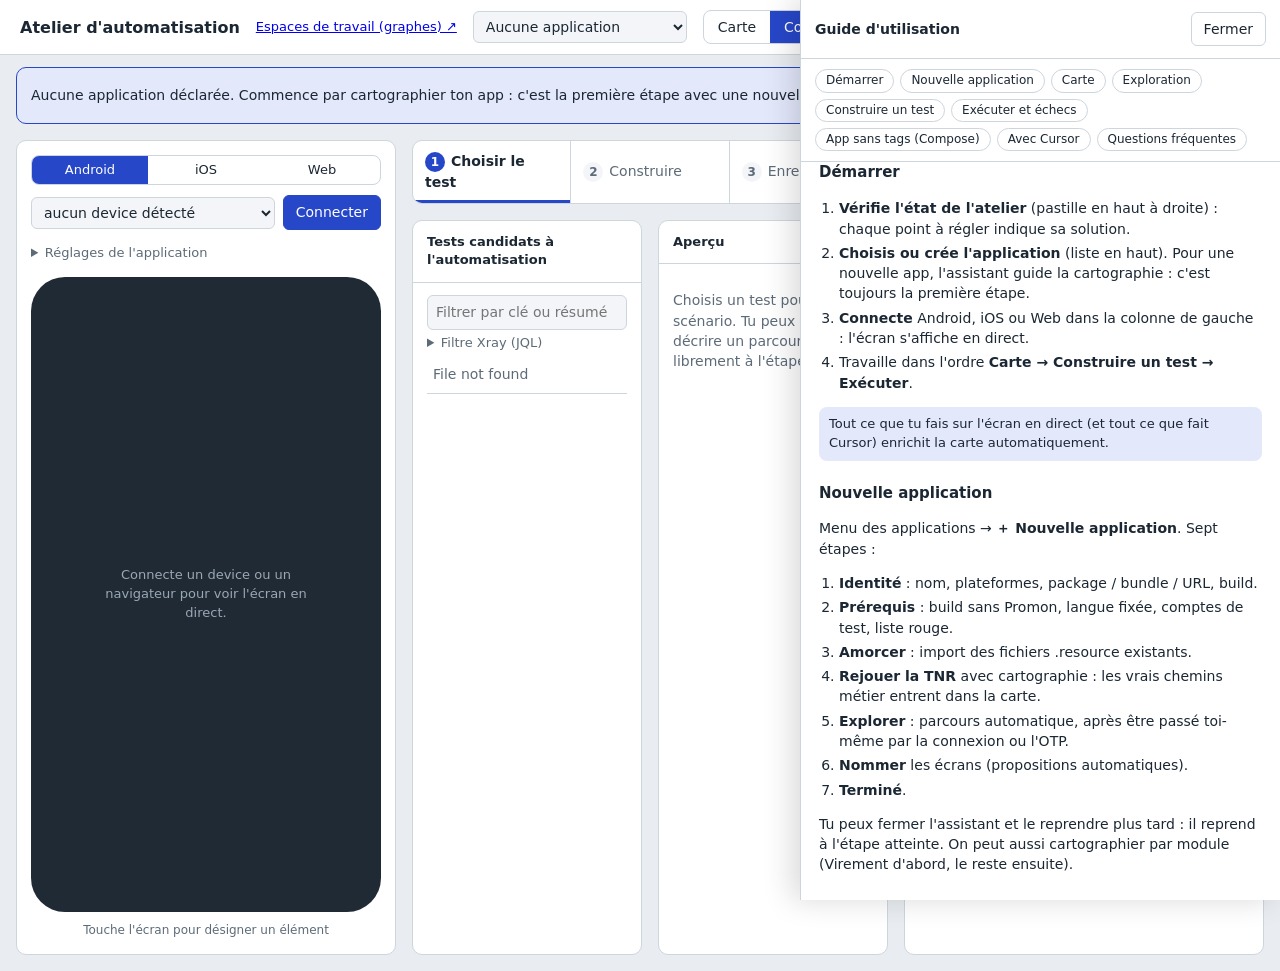
==== commit 1ffb5732: "espaces de travail (MVP) : page Plateforme, API et outils MCP - page /plateforme : navigation des 7 " ====
--- a/appium-robot-mcp/atelier/adapters/web/static/index.html
+++ b/appium-robot-mcp/atelier/adapters/web/static/index.html
@@ -196,6 +196,7 @@
 <body>
 <header>
   <h1>Atelier d'automatisation</h1>
+  <a href="/plateforme" style="font-size:13px">Espaces de travail (graphes) ↗</a>
   <select id="app-select" aria-label="Application" style="width:auto;max-width:220px"></select>
   <div class="seg" role="group" aria-label="Mode">
     <button id="m-carte" aria-pressed="false">Carte</button>
